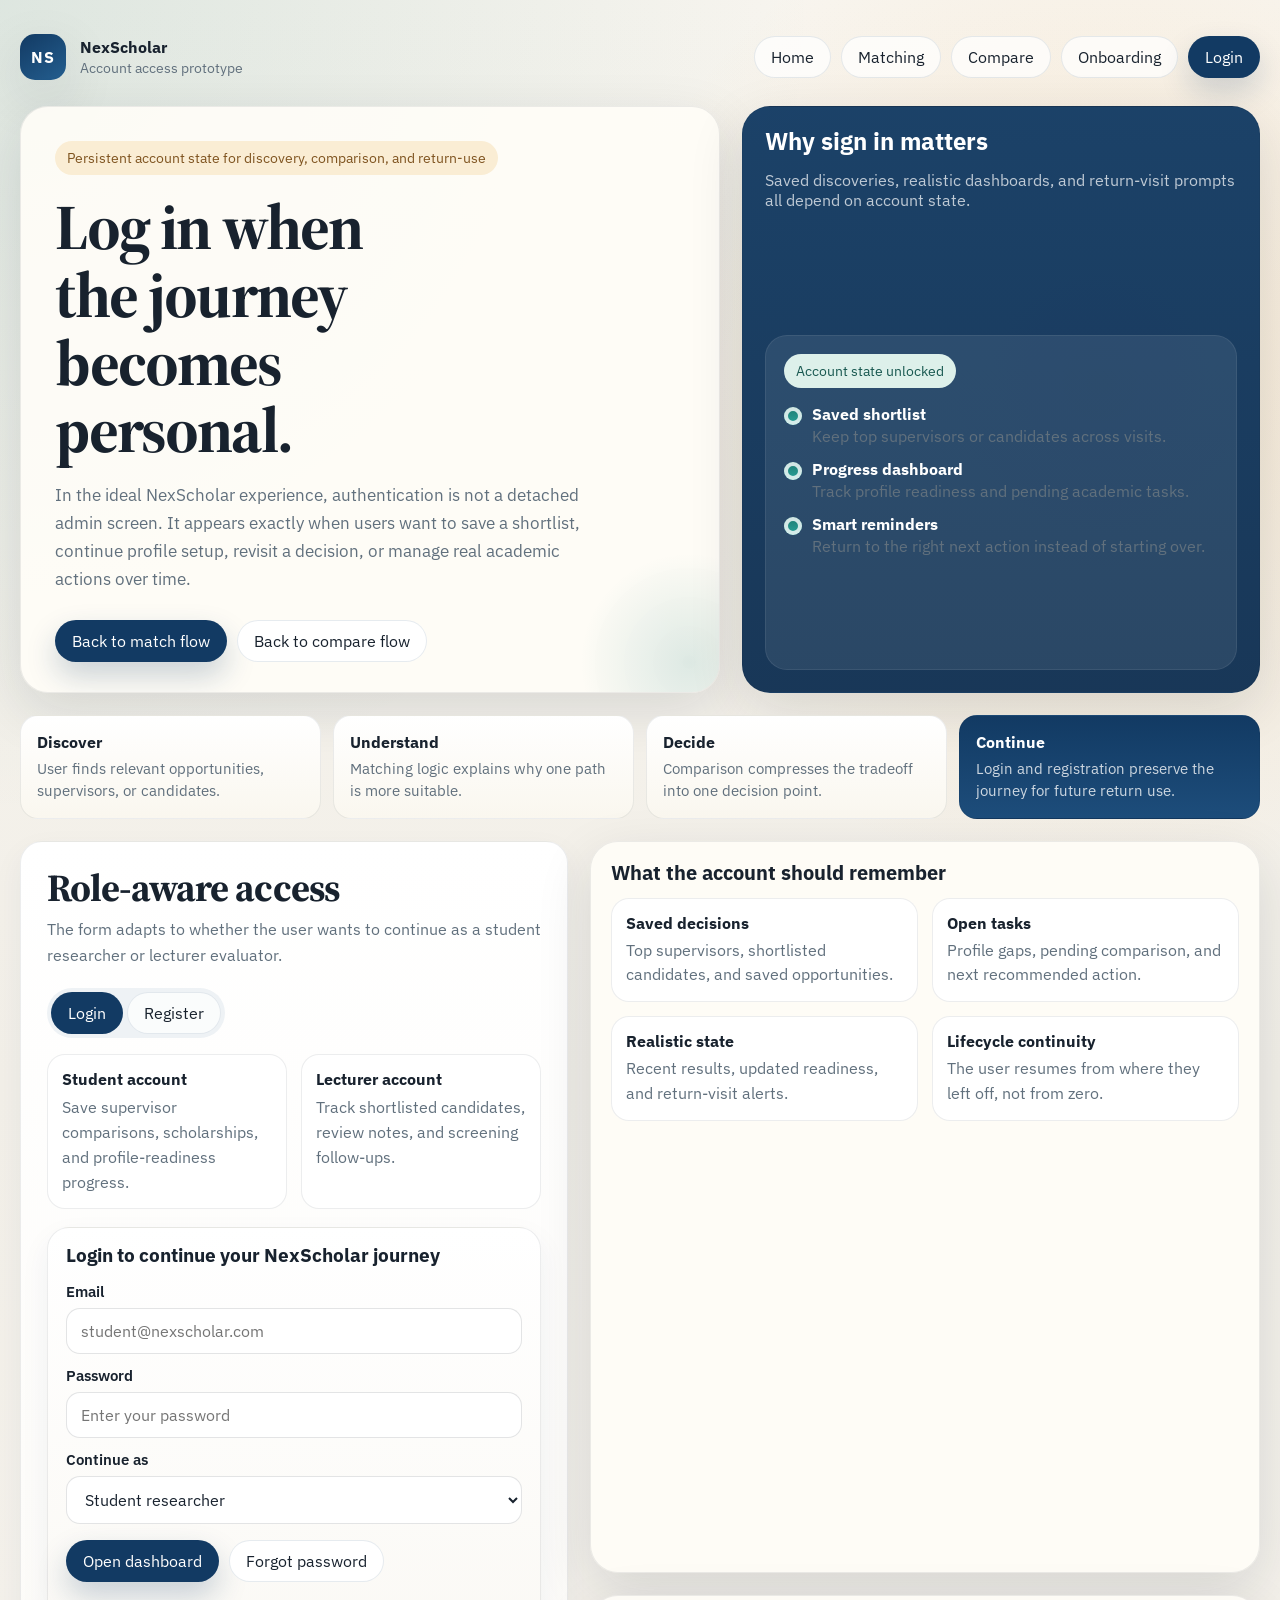
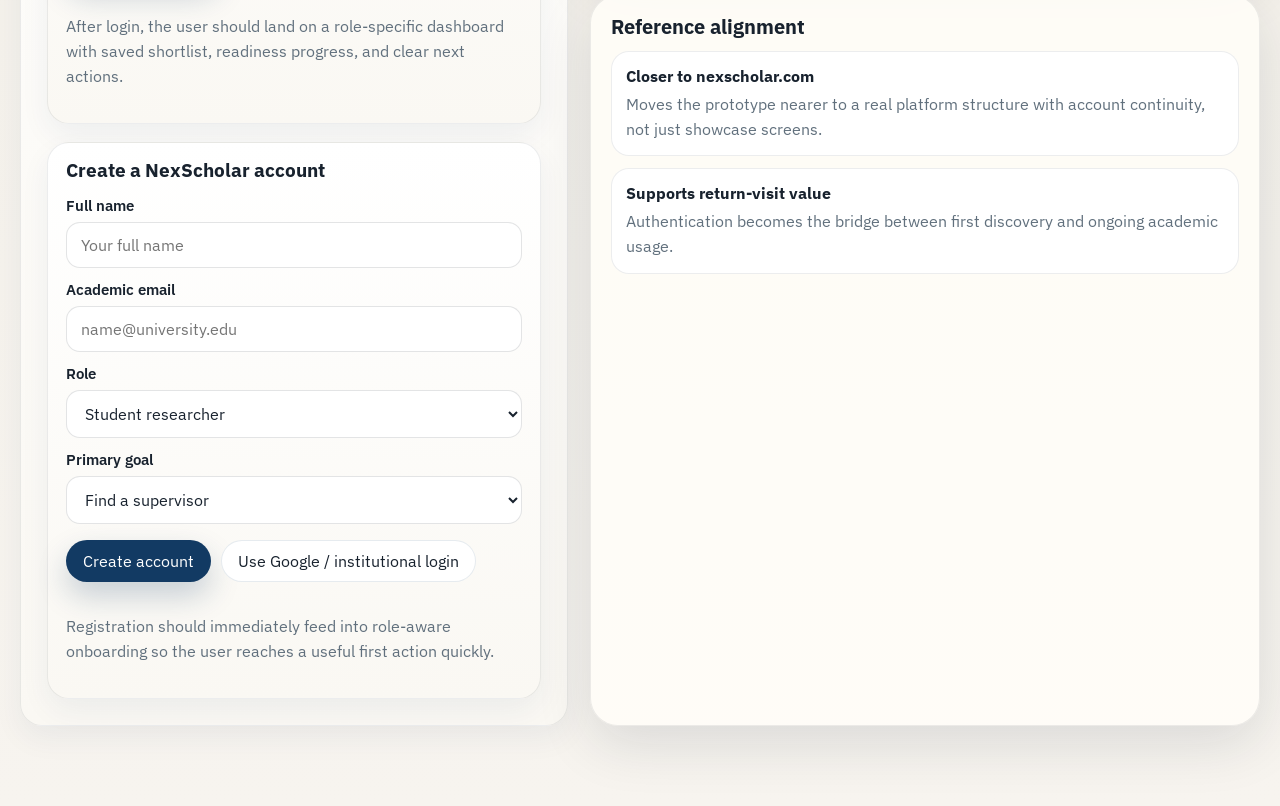
==== auth.html @ 0549337e "Enhance unified journey and add auth flow" ====
<!doctype html>
<html lang="en">
<head>
  <meta charset="UTF-8">
  <meta name="viewport" content="width=device-width, initial-scale=1.0">
  <title>NexScholar Prototype - Login and Register</title>
  <link rel="preconnect" href="https://fonts.googleapis.com">
  <link rel="preconnect" href="https://fonts.gstatic.com" crossorigin>
  <link href="https://fonts.googleapis.com/css2?family=IBM+Plex+Sans:wght@400;500;600;700&family=Source+Serif+4:opsz,wght@8..60,600;8..60,700&display=swap" rel="stylesheet">
  <link rel="stylesheet" href="./assets/styles.css">
</head>
<body>
  <div class="page-shell">
    <header class="topbar fade-in">
      <div class="brand">
        <div class="brand-mark">NS</div>
        <div class="brand-copy">
          <strong>NexScholar</strong>
          <span>Account access prototype</span>
        </div>
      </div>
      <nav class="nav">
        <a href="./index.html">Home</a>
        <a href="./matching.html">Matching</a>
        <a href="./comparison.html">Compare</a>
        <a href="./onboarding.html">Onboarding</a>
        <a class="active" href="./auth.html">Login</a>
      </nav>
    </header>

    <section class="hero">
      <div class="hero-copy auth-hero-copy fade-in delay-1">
        <div class="eyebrow">Persistent account state for discovery, comparison, and return-use</div>
        <h1>Log in when the journey becomes personal.</h1>
        <p>
          In the ideal NexScholar experience, authentication is not a detached admin screen. It appears exactly when users want to save a shortlist, continue profile setup, revisit a decision, or manage real academic actions over time.
        </p>
        <div class="hero-actions">
          <a class="button primary" href="./matching.html">Back to match flow</a>
          <a class="button secondary" href="./comparison.html">Back to compare flow</a>
        </div>
      </div>

      <aside class="hero-panel fade-in delay-2">
        <div>
          <h2>Why sign in matters</h2>
          <p class="muted-light">Saved discoveries, realistic dashboards, and return-visit prompts all depend on account state.</p>
        </div>
        <div class="student-card">
          <div class="auth-badge">Account state unlocked</div>
          <div class="check-grid" style="margin-top: 16px;">
            <div class="check"><div><strong>Saved shortlist</strong><div class="caption">Keep top supervisors or candidates across visits.</div></div></div>
            <div class="check"><div><strong>Progress dashboard</strong><div class="caption">Track profile readiness and pending academic tasks.</div></div></div>
            <div class="check"><div><strong>Smart reminders</strong><div class="caption">Return to the right next action instead of starting over.</div></div></div>
          </div>
        </div>
      </aside>
    </section>

    <section class="journey-strip fade-in delay-2">
      <div class="journey-step">
        <strong>Discover</strong>
        <p>User finds relevant opportunities, supervisors, or candidates.</p>
      </div>
      <div class="journey-step">
        <strong>Understand</strong>
        <p>Matching logic explains why one path is more suitable.</p>
      </div>
      <div class="journey-step">
        <strong>Decide</strong>
        <p>Comparison compresses the tradeoff into one decision point.</p>
      </div>
      <div class="journey-step active">
        <strong>Continue</strong>
        <p>Login and registration preserve the journey for future return use.</p>
      </div>
    </section>

    <div class="auth-layout">
      <section class="auth-shell fade-in delay-2">
        <div class="section-head">
          <div>
            <h2>Role-aware access</h2>
            <p>The form adapts to whether the user wants to continue as a student researcher or lecturer evaluator.</p>
          </div>
        </div>

        <div class="role-toggle" data-toggle-group data-scope="auth-mode">
          <button class="active" data-target="login">Login</button>
          <button data-target="register">Register</button>
        </div>

        <div class="auth-grid" style="margin-top: 16px;">
          <article class="auth-option">
            <strong>Student account</strong>
            <p class="caption">Save supervisor comparisons, scholarships, and profile-readiness progress.</p>
          </article>
          <article class="auth-option">
            <strong>Lecturer account</strong>
            <p class="caption">Track shortlisted candidates, review notes, and screening follow-ups.</p>
          </article>
        </div>

        <div class="form-card" data-panel="auth-mode" data-value="login" style="margin-top: 18px;">
          <h3>Login to continue your NexScholar journey</h3>
          <div class="form-stack">
            <div class="field">
              <label for="login-email">Email</label>
              <input id="login-email" type="email" placeholder="student@nexscholar.com">
            </div>
            <div class="field">
              <label for="login-password">Password</label>
              <input id="login-password" type="password" placeholder="Enter your password">
            </div>
            <div class="field">
              <label for="login-role">Continue as</label>
              <select id="login-role">
                <option>Student researcher</option>
                <option>Lecturer / supervisor</option>
              </select>
            </div>
          </div>
          <div class="form-actions">
            <button class="button primary" type="button">Open dashboard</button>
            <button class="button secondary" type="button">Forgot password</button>
          </div>
          <p class="form-note">After login, the user should land on a role-specific dashboard with saved shortlist, readiness progress, and clear next actions.</p>
        </div>

        <div class="form-card" data-panel="auth-mode" data-value="register" hidden style="margin-top: 18px;">
          <h3>Create a NexScholar account</h3>
          <div class="form-stack">
            <div class="field">
              <label for="register-name">Full name</label>
              <input id="register-name" type="text" placeholder="Your full name">
            </div>
            <div class="field">
              <label for="register-email">Academic email</label>
              <input id="register-email" type="email" placeholder="name@university.edu">
            </div>
            <div class="field">
              <label for="register-role">Role</label>
              <select id="register-role">
                <option>Student researcher</option>
                <option>Lecturer / supervisor</option>
              </select>
            </div>
            <div class="field">
              <label for="register-goal">Primary goal</label>
              <select id="register-goal">
                <option>Find a supervisor</option>
                <option>Discover scholarships and grants</option>
                <option>Screen research candidates</option>
              </select>
            </div>
          </div>
          <div class="form-actions">
            <button class="button primary" type="button">Create account</button>
            <button class="button secondary" type="button">Use Google / institutional login</button>
          </div>
          <p class="form-note">Registration should immediately feed into role-aware onboarding so the user reaches a useful first action quickly.</p>
        </div>
      </section>

      <aside class="aside-column">
        <section class="aside-card fade-in delay-3">
          <h3 style="font-size: 1.25rem;">What the account should remember</h3>
          <div class="profile-checklist" style="margin-top: 14px;">
            <div class="check-tile">
              <strong>Saved decisions</strong>
              <p class="caption">Top supervisors, shortlisted candidates, and saved opportunities.</p>
            </div>
            <div class="check-tile">
              <strong>Open tasks</strong>
              <p class="caption">Profile gaps, pending comparison, and next recommended action.</p>
            </div>
            <div class="check-tile">
              <strong>Realistic state</strong>
              <p class="caption">Recent results, updated readiness, and return-visit alerts.</p>
            </div>
            <div class="check-tile">
              <strong>Lifecycle continuity</strong>
              <p class="caption">The user resumes from where they left off, not from zero.</p>
            </div>
          </div>
        </section>

        <section class="aside-card fade-in delay-3">
          <h3 style="font-size: 1.25rem;">Reference alignment</h3>
          <div class="feed-list" style="margin-top: 14px;">
            <div class="feed-item">
              <strong>Closer to nexscholar.com</strong>
              <p>Moves the prototype nearer to a real platform structure with account continuity, not just showcase screens.</p>
            </div>
            <div class="feed-item">
              <strong>Supports return-visit value</strong>
              <p>Authentication becomes the bridge between first discovery and ongoing academic usage.</p>
            </div>
          </div>
        </section>
      </aside>
    </div>
  </div>
  <script src="./assets/app.js"></script>
</body>
</html>
---- assets/styles.css ----
:root {
  --bg: #f4f1ea;
  --paper: rgba(255, 253, 248, 0.9);
  --ink: #18222e;
  --muted: #61707d;
  --line: #d7d0c4;
  --deep: #123a63;
  --deep-2: #1d4d7b;
  --accent: #1e7b72;
  --warm: #f1a33c;
  --rose: #c96a5b;
  --soft-blue: #dfeaf6;
  --soft-green: #ddf0ea;
  --soft-gold: #faedd4;
  --shadow: 0 18px 55px rgba(16, 34, 51, 0.12);
  --radius-xl: 28px;
  --radius-lg: 22px;
  --radius-md: 18px;
}

* {
  box-sizing: border-box;
}

html {
  scroll-behavior: smooth;
}

body {
  margin: 0;
  color: var(--ink);
  font-family: "IBM Plex Sans", sans-serif;
  background:
    radial-gradient(circle at top left, rgba(30, 123, 114, 0.12), transparent 30%),
    radial-gradient(circle at 86% 16%, rgba(241, 163, 60, 0.16), transparent 22%),
    linear-gradient(180deg, #f8f5ef 0%, #f2efe8 45%, #f7f4ef 100%);
}

a {
  color: inherit;
}

img {
  max-width: 100%;
  display: block;
}

.page-shell {
  max-width: 1320px;
  margin: 0 auto;
  padding: 24px 20px 80px;
}

.topbar {
  display: flex;
  align-items: center;
  justify-content: space-between;
  gap: 16px;
  padding: 10px 0 26px;
}

.brand {
  display: flex;
  align-items: center;
  gap: 14px;
}

.brand-mark {
  width: 46px;
  height: 46px;
  border-radius: 15px;
  background: linear-gradient(145deg, var(--deep), #245e8f);
  display: grid;
  place-items: center;
  color: white;
  font-weight: 700;
  letter-spacing: 0.06em;
  box-shadow: var(--shadow);
}

.brand-copy strong {
  display: block;
  font-size: 1rem;
}

.brand-copy span {
  color: var(--muted);
  font-size: 0.9rem;
}

.nav {
  display: flex;
  align-items: center;
  gap: 10px;
  flex-wrap: wrap;
  justify-content: flex-end;
}

.nav a,
.button,
.pill,
.role-toggle button,
.mini-tab {
  border: 1px solid rgba(18, 58, 99, 0.1);
  background: rgba(255, 255, 255, 0.72);
  color: var(--ink);
  border-radius: 999px;
  padding: 10px 16px;
  font: inherit;
  cursor: pointer;
  transition: 180ms ease;
  text-decoration: none;
}

.nav a:hover,
.button:hover,
.pill:hover,
.role-toggle button:hover,
.mini-tab:hover {
  transform: translateY(-1px);
  border-color: rgba(18, 58, 99, 0.2);
  background: white;
}

.nav a.active {
  background: var(--deep);
  color: white;
  border-color: transparent;
  box-shadow: 0 14px 30px rgba(18, 58, 99, 0.18);
}

.button.primary {
  background: var(--deep);
  color: white;
  border-color: transparent;
  box-shadow: 0 14px 30px rgba(18, 58, 99, 0.22);
}

.button.secondary {
  background: white;
}

.eyebrow {
  display: inline-flex;
  align-items: center;
  gap: 10px;
  padding: 8px 12px;
  border-radius: 999px;
  background: var(--soft-gold);
  color: #7f5420;
  font-size: 0.88rem;
  margin-bottom: 18px;
}

.hero {
  display: grid;
  grid-template-columns: 1.15fr 0.85fr;
  gap: 22px;
  align-items: stretch;
  margin-bottom: 22px;
}

.hero-copy,
.hero-panel,
.panel,
.tile,
.feature-card,
.aside-card {
  background: var(--paper);
  border: 1px solid rgba(24, 34, 46, 0.08);
  border-radius: var(--radius-xl);
  box-shadow: var(--shadow);
}

.hero-copy {
  padding: 34px 34px 30px;
  position: relative;
  overflow: hidden;
}

.hero-copy::after {
  content: "";
  position: absolute;
  inset: auto -80px -80px auto;
  width: 220px;
  height: 220px;
  border-radius: 50%;
  background: radial-gradient(circle, rgba(30, 123, 114, 0.15), transparent 70%);
}

h1,
h2,
h3,
h4 {
  margin: 0;
  line-height: 1.06;
}

h1,
.display {
  font-family: "Source Serif 4", serif;
  letter-spacing: -0.03em;
}

h1 {
  font-size: clamp(2.8rem, 5vw, 4.7rem);
  max-width: 10ch;
}

.hero-copy p,
.lede,
.copy {
  color: var(--muted);
  line-height: 1.65;
}

.hero-copy p {
  max-width: 62ch;
  font-size: 1.06rem;
  margin: 18px 0 26px;
}

.hero-actions,
.actions-row,
.chip-row,
.tags,
.micro-grid {
  display: flex;
  gap: 10px;
  flex-wrap: wrap;
}

.stats-grid,
.tiles-3,
.tiles-2,
.cards-2,
.cards-3 {
  display: grid;
  gap: 14px;
}

.stats-grid {
  grid-template-columns: repeat(3, minmax(0, 1fr));
}

.cards-2,
.tiles-2 {
  grid-template-columns: repeat(2, minmax(0, 1fr));
}

.cards-3,
.tiles-3 {
  grid-template-columns: repeat(3, minmax(0, 1fr));
}

.stat,
.tile,
.feature-card {
  padding: 18px;
  border-radius: var(--radius-lg);
  border: 1px solid rgba(18, 58, 99, 0.08);
  background: linear-gradient(180deg, #ffffff, #faf8f3);
}

.stat strong {
  display: block;
  font-size: 1.4rem;
  margin-bottom: 6px;
}

.stat span {
  color: var(--muted);
  font-size: 0.92rem;
  line-height: 1.45;
}

.hero-panel {
  padding: 22px;
  display: grid;
  gap: 16px;
  background: linear-gradient(180deg, rgba(18, 58, 99, 0.96), rgba(15, 47, 82, 0.96));
  color: white;
}

.muted-light {
  color: rgba(255, 255, 255, 0.72);
}

.student-card,
.dark-card {
  background: rgba(255, 255, 255, 0.08);
  border-radius: var(--radius-lg);
  padding: 18px;
  border: 1px solid rgba(255, 255, 255, 0.08);
}

.split-top {
  display: flex;
  justify-content: space-between;
  gap: 12px;
  align-items: flex-start;
}

.score-badge,
.score-chip {
  min-width: 84px;
  text-align: center;
  border-radius: var(--radius-md);
  padding: 10px 12px;
  border: 1px solid rgba(255, 255, 255, 0.1);
}

.score-badge {
  background: linear-gradient(180deg, rgba(255,255,255,0.14), rgba(255,255,255,0.04));
}

.score-badge strong,
.score-chip strong {
  display: block;
  font-size: 1.7rem;
}

.score-chip {
  background: var(--soft-green);
  color: #185850;
  border-color: rgba(24, 88, 80, 0.08);
}

.tag {
  padding: 7px 10px;
  border-radius: 999px;
  font-size: 0.85rem;
  background: #eef2f5;
  color: #49627b;
}

.hero-panel .tag {
  background: rgba(255,255,255,0.11);
  color: white;
}

.meter {
  display: grid;
  gap: 10px;
}

.meter-row {
  display: grid;
  grid-template-columns: 120px 1fr 42px;
  gap: 10px;
  align-items: center;
  font-size: 0.92rem;
}

.bar {
  height: 10px;
  border-radius: 999px;
  background: rgba(255, 255, 255, 0.16);
  overflow: hidden;
}

.bar > span {
  display: block;
  height: 100%;
  border-radius: inherit;
  background: linear-gradient(90deg, #7fd9cf, #f8c56e);
}

.hero-panel .explain {
  background: rgba(255,255,255,0.08);
  color: #eef7ff;
}

.layout {
  display: grid;
  grid-template-columns: minmax(0, 1.2fr) minmax(320px, 0.8fr);
  gap: 22px;
  align-items: start;
}

.journey-strip {
  display: grid;
  grid-template-columns: repeat(4, minmax(0, 1fr));
  gap: 12px;
  margin: 0 0 22px;
}

.journey-step {
  padding: 16px;
  border-radius: var(--radius-md);
  border: 1px solid rgba(24, 34, 46, 0.08);
  background: linear-gradient(180deg, #ffffff, #faf7ef);
}

.journey-step strong {
  display: block;
  margin-bottom: 6px;
  font-size: 0.98rem;
}

.journey-step p {
  margin: 0;
  color: var(--muted);
  line-height: 1.5;
  font-size: 0.92rem;
}

.journey-step.active {
  background: linear-gradient(180deg, #123a63, #1d4d7b);
  color: white;
}

.journey-step.active p {
  color: rgba(255, 255, 255, 0.78);
}

.mini-metrics {
  display: grid;
  grid-template-columns: repeat(3, minmax(0, 1fr));
  gap: 12px;
}

.mini-metric {
  padding: 14px;
  border-radius: var(--radius-md);
  background: #fff;
  border: 1px solid rgba(24, 34, 46, 0.08);
}

.mini-metric strong {
  display: block;
  font-size: 1.2rem;
  margin-bottom: 4px;
}

.journey-card {
  padding: 18px;
  border-radius: var(--radius-lg);
  background: linear-gradient(180deg, #f8fcfb, #eef8f4);
  border: 1px solid rgba(30, 123, 114, 0.14);
}

.journey-card h3 {
  margin-bottom: 8px;
}

.journey-card p {
  margin: 0;
  color: var(--muted);
  line-height: 1.55;
}

.connector-list {
  display: grid;
  gap: 10px;
  margin-top: 14px;
}

.connector-item {
  display: grid;
  grid-template-columns: 28px 1fr;
  gap: 10px;
  align-items: start;
}

.connector-item .badge {
  width: 28px;
  height: 28px;
  border-radius: 10px;
  display: grid;
  place-items: center;
  background: var(--deep);
  color: white;
  font-size: 0.85rem;
  font-weight: 700;
}

.connector-item p {
  margin: 0;
  color: var(--muted);
  line-height: 1.5;
}

.action-flow {
  display: grid;
  grid-template-columns: repeat(3, minmax(0, 1fr));
  gap: 14px;
}

.action-box {
  padding: 16px;
  border-radius: var(--radius-md);
  border: 1px dashed rgba(18, 58, 99, 0.18);
  background: #fff;
}

.action-box strong {
  display: block;
  margin-bottom: 6px;
}

.action-box p {
  margin: 0;
  color: var(--muted);
  line-height: 1.52;
}

.state-board,
.control-bar,
.decision-strip,
.auth-grid,
.auth-card-grid,
.next-step-grid,
.mock-feed,
.profile-checklist {
  display: grid;
  gap: 14px;
}

.state-board {
  grid-template-columns: 1.2fr 0.8fr;
}

.state-card,
.glass-card,
.status-card,
.auth-shell,
.form-card {
  padding: 18px;
  border-radius: var(--radius-lg);
  border: 1px solid rgba(24, 34, 46, 0.08);
  background: linear-gradient(180deg, #ffffff, #faf8f3);
  box-shadow: 0 12px 30px rgba(18, 58, 99, 0.06);
}

.glass-card {
  background: linear-gradient(180deg, rgba(255, 255, 255, 0.9), rgba(250, 248, 243, 0.88));
}

.status-card {
  background: linear-gradient(180deg, #123a63, #1b4a77);
  color: white;
}

.status-card p,
.status-card .caption {
  color: rgba(255, 255, 255, 0.76);
}

.control-bar {
  grid-template-columns: repeat(3, minmax(0, 1fr));
}

.control-chip {
  padding: 14px;
  border-radius: var(--radius-md);
  background: #fff;
  border: 1px solid rgba(24, 34, 46, 0.08);
}

.control-chip strong,
.signal-row strong,
.auth-option strong {
  display: block;
  margin-bottom: 6px;
}

.signal-row {
  display: flex;
  justify-content: space-between;
  gap: 12px;
  padding: 12px 0;
  border-bottom: 1px dashed var(--line);
}

.signal-row:last-child {
  border-bottom: 0;
}

.decision-strip {
  grid-template-columns: repeat(4, minmax(0, 1fr));
}

.decision-step {
  padding: 14px;
  border-radius: var(--radius-md);
  border: 1px solid rgba(24, 34, 46, 0.08);
  background: #fff;
}

.decision-step strong {
  display: block;
  margin-bottom: 6px;
}

.inline-link {
  color: var(--deep);
  font-weight: 600;
  text-decoration: none;
}

.inline-link:hover {
  text-decoration: underline;
}

.mock-feed {
  grid-template-columns: repeat(2, minmax(0, 1fr));
}

.feed-card {
  padding: 16px;
  border-radius: var(--radius-md);
  background: #fff;
  border: 1px solid rgba(24, 34, 46, 0.08);
}

.feed-card small,
.form-note,
.micro-note {
  color: var(--muted);
  line-height: 1.55;
}

.next-step-grid {
  grid-template-columns: repeat(3, minmax(0, 1fr));
}

.profile-checklist {
  grid-template-columns: repeat(2, minmax(0, 1fr));
}

.check-tile {
  padding: 14px;
  border-radius: var(--radius-md);
  border: 1px solid rgba(24, 34, 46, 0.08);
  background: #fff;
}

.check-tile strong {
  display: block;
  margin-bottom: 5px;
}

.auth-layout {
  display: grid;
  grid-template-columns: 0.9fr 1.1fr;
  gap: 22px;
}

.auth-shell {
  padding: 26px;
}

.auth-grid {
  grid-template-columns: repeat(2, minmax(0, 1fr));
}

.auth-option {
  padding: 14px;
  border-radius: var(--radius-md);
  border: 1px solid rgba(24, 34, 46, 0.08);
  background: #fff;
}

.auth-card-grid {
  grid-template-columns: repeat(2, minmax(0, 1fr));
}

.form-card {
  display: grid;
  gap: 16px;
}

.form-stack {
  display: grid;
  gap: 12px;
}

.field {
  display: grid;
  gap: 7px;
}

.field label {
  font-size: 0.92rem;
  font-weight: 600;
}

.field input,
.field select {
  width: 100%;
  border-radius: 14px;
  border: 1px solid rgba(24, 34, 46, 0.12);
  background: #fff;
  padding: 12px 14px;
  font: inherit;
  color: var(--ink);
}

.field input:focus,
.field select:focus {
  outline: 2px solid rgba(30, 123, 114, 0.18);
  border-color: rgba(30, 123, 114, 0.38);
}

.form-actions {
  display: flex;
  gap: 10px;
  flex-wrap: wrap;
}

.auth-badge {
  display: inline-flex;
  align-items: center;
  gap: 8px;
  padding: 8px 12px;
  border-radius: 999px;
  background: var(--soft-green);
  color: #185850;
  font-size: 0.88rem;
}

.auth-hero-copy h1 {
  max-width: 12ch;
}

.auth-hero-copy p {
  max-width: 56ch;
}

.stack {
  display: grid;
  gap: 22px;
}

.panel {
  padding: 26px;
}

.section-head {
  display: flex;
  justify-content: space-between;
  gap: 16px;
  align-items: end;
  margin-bottom: 20px;
}

.section-head p {
  margin: 8px 0 0;
  color: var(--muted);
  max-width: 62ch;
  line-height: 1.6;
}

.section-head h2 {
  font-size: clamp(1.7rem, 3vw, 2.5rem);
  font-family: "Source Serif 4", serif;
  letter-spacing: -0.025em;
}

.role-toggle {
  display: inline-flex;
  padding: 4px;
  gap: 4px;
  background: #eef2f5;
  border-radius: 999px;
}

.role-toggle button.active,
.mini-tab.active {
  background: var(--deep);
  color: white;
  border-color: transparent;
}

.match-card {
  padding: 18px;
  border-radius: var(--radius-lg);
  background: linear-gradient(180deg, #ffffff, #faf8f3);
  border: 1px solid rgba(24, 34, 46, 0.08);
  transition: 180ms ease;
}

.match-card:hover,
.tile:hover,
.feature-card:hover {
  transform: translateY(-3px);
  box-shadow: 0 18px 35px rgba(18, 58, 99, 0.08);
}

.match-header {
  display: flex;
  justify-content: space-between;
  gap: 12px;
  align-items: flex-start;
  margin-bottom: 14px;
}

.match-header h3,
.tile h3,
.feature-card h3 {
  font-size: 1.08rem;
  margin-bottom: 6px;
}

.match-header p,
.tile p,
.feature-card p,
.aside-card p,
.caption {
  margin: 0;
  color: var(--muted);
  line-height: 1.55;
}

.explain {
  margin-top: 16px;
  padding: 14px;
  background: var(--soft-blue);
  border-radius: var(--radius-md);
  color: #234b74;
  font-size: 0.94rem;
  line-height: 1.55;
}

.compare-list,
.list-stack,
.timeline,
.feed-list,
.step-list {
  display: grid;
  gap: 12px;
}

.compare-row {
  display: grid;
  grid-template-columns: 1fr auto;
  gap: 12px;
  padding-bottom: 10px;
  border-bottom: 1px dashed var(--line);
  font-size: 0.95rem;
}

.compare-row:last-child {
  border-bottom: 0;
  padding-bottom: 0;
}

.aside-column {
  display: grid;
  gap: 22px;
  position: sticky;
  top: 14px;
}

.aside-card {
  padding: 20px;
}

.timeline-item,
.feed-item,
.step-item,
.rail-item {
  padding: 14px;
  border-radius: var(--radius-md);
  background: #fff;
  border: 1px solid rgba(24, 34, 46, 0.08);
}

.timeline-item {
  border-left: 4px solid var(--accent);
  background: #f8fcfb;
  border-radius: 0 var(--radius-md) var(--radius-md) 0;
}

.timeline-item strong,
.feed-item strong,
.step-item strong,
.rail-item strong {
  display: block;
  margin-bottom: 6px;
}

.meta {
  display: flex;
  gap: 8px;
  flex-wrap: wrap;
  margin-bottom: 8px;
}

.meta span {
  font-size: 0.78rem;
  padding: 6px 9px;
  border-radius: 999px;
  background: #edf2f7;
  color: #48617b;
}

.priority {
  color: var(--rose);
  font-weight: 700;
}

.step {
  display: grid;
  grid-template-columns: 40px 1fr;
  gap: 12px;
  padding: 12px 0;
  border-bottom: 1px solid #ece6dd;
}

.step:last-child {
  border-bottom: 0;
}

.step-index {
  width: 40px;
  height: 40px;
  border-radius: 14px;
  display: grid;
  place-items: center;
  background: var(--soft-green);
  color: #185850;
  font-weight: 700;
}

.check-grid {
  display: grid;
  gap: 10px;
}

.check {
  display: grid;
  grid-template-columns: 18px 1fr;
  gap: 10px;
  align-items: start;
}

.check::before {
  content: "";
  width: 18px;
  height: 18px;
  margin-top: 3px;
  border-radius: 50%;
  background: linear-gradient(180deg, var(--accent), #2aa39a);
  box-shadow: inset 0 0 0 4px rgba(255,255,255,0.8);
}

.footer-note {
  margin-top: 22px;
  color: var(--muted);
  font-size: 0.92rem;
  line-height: 1.6;
}

.fade-in {
  opacity: 0;
  transform: translateY(16px);
  animation: fadeUp 0.7s ease forwards;
}

.delay-1 { animation-delay: 0.08s; }
.delay-2 { animation-delay: 0.16s; }
.delay-3 { animation-delay: 0.24s; }

@keyframes fadeUp {
  to {
    opacity: 1;
    transform: translateY(0);
  }
}

@media (max-width: 1120px) {
  .hero,
  .layout,
  .state-board,
  .auth-layout,
  .split-layout,
  .onboarding-layout {
    grid-template-columns: 1fr;
  }

  .aside-column {
    position: static;
  }
}

@media (max-width: 820px) {
  .stats-grid,
  .cards-2,
  .cards-3,
  .tiles-2,
  .tiles-3,
  .journey-strip,
  .mini-metrics,
  .action-flow,
  .control-bar,
  .decision-strip,
  .mock-feed,
  .next-step-grid,
  .profile-checklist,
  .auth-grid,
  .auth-card-grid {
    grid-template-columns: 1fr;
  }

  .topbar,
  .section-head,
  .split-top {
    align-items: flex-start;
  }

  .nav {
    justify-content: flex-start;
  }

  .meter-row {
    grid-template-columns: 1fr;
  }
}
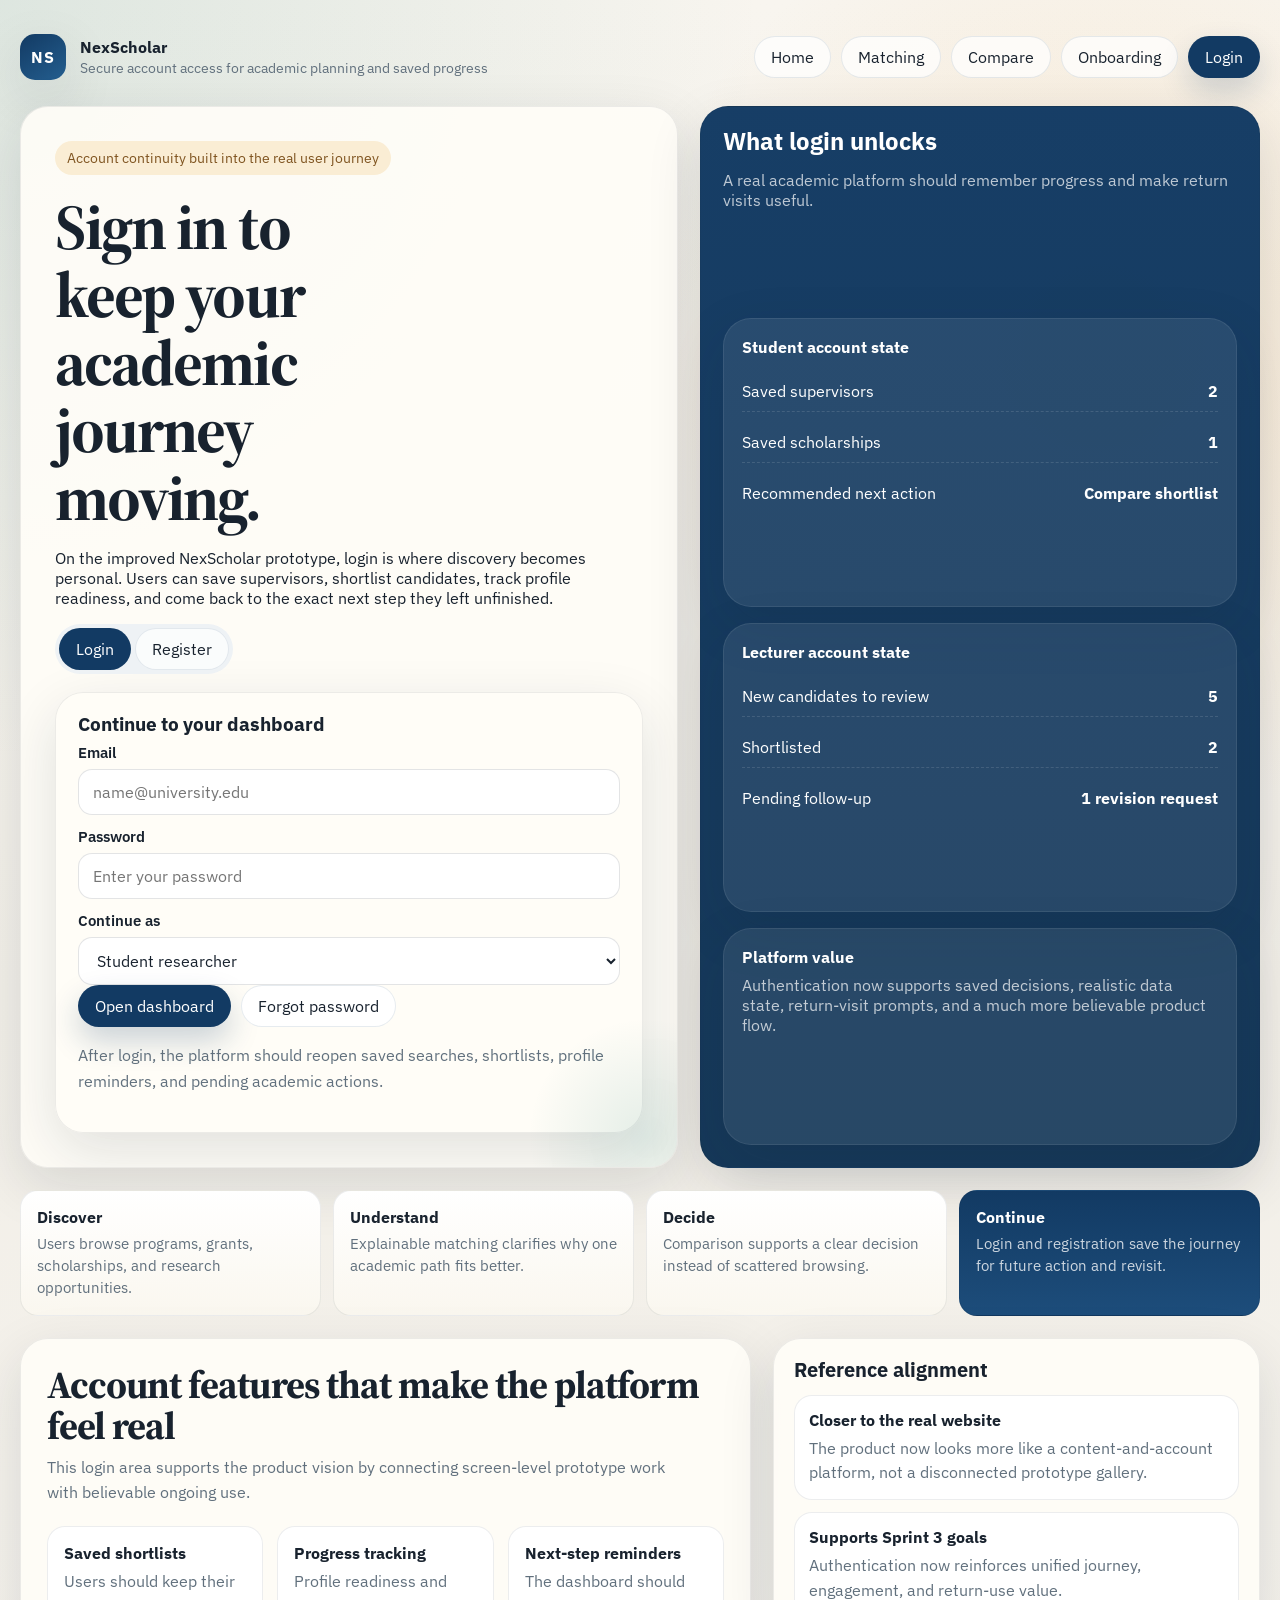
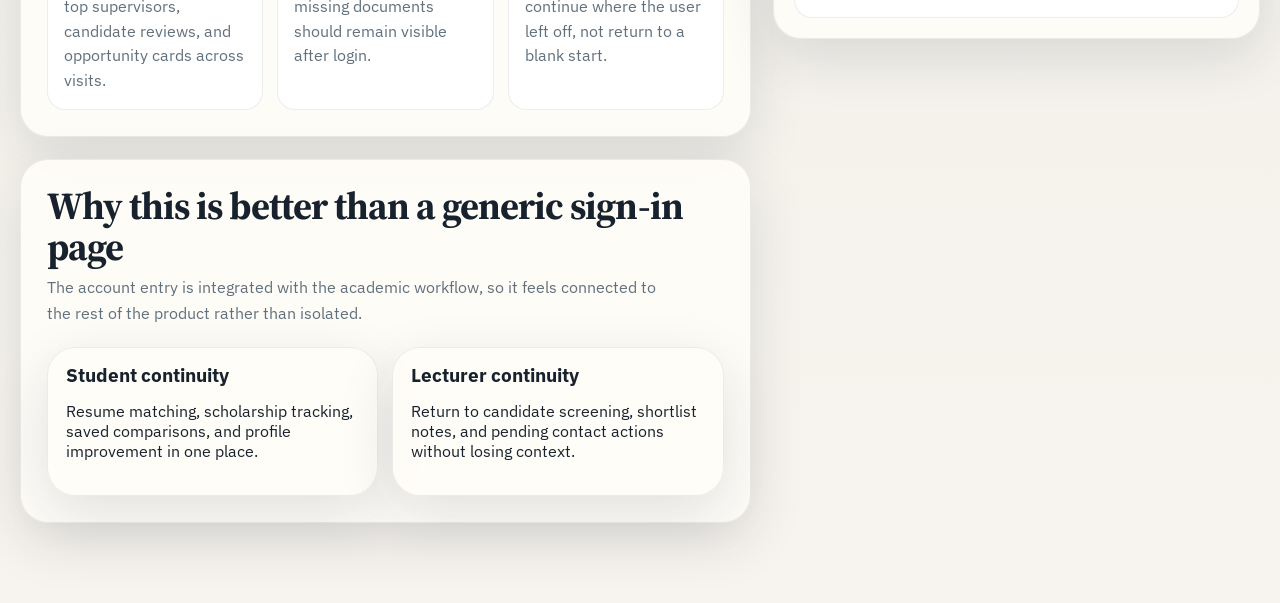
==== commit 13f82769: "Refine home and auth experience" ====
--- a/auth.html
+++ b/auth.html
@@ -16,7 +16,7 @@
         <div class="brand-mark">NS</div>
         <div class="brand-copy">
           <strong>NexScholar</strong>
-          <span>Account access prototype</span>
+          <span>Secure account access for academic planning and saved progress</span>
         </div>
       </div>
       <nav class="nav">
@@ -28,95 +28,35 @@
       </nav>
     </header>
 
-    <section class="hero">
-      <div class="hero-copy auth-hero-copy fade-in delay-1">
-        <div class="eyebrow">Persistent account state for discovery, comparison, and return-use</div>
-        <h1>Log in when the journey becomes personal.</h1>
+    <section class="product-hero">
+      <div class="signin-shell fade-in delay-1">
+        <div class="eyebrow">Account continuity built into the real user journey</div>
+        <h1>Sign in to keep your academic journey moving.</h1>
         <p>
-          In the ideal NexScholar experience, authentication is not a detached admin screen. It appears exactly when users want to save a shortlist, continue profile setup, revisit a decision, or manage real academic actions over time.
+          On the improved NexScholar prototype, login is where discovery becomes personal. Users can save supervisors, shortlist candidates, track profile readiness, and come back to the exact next step they left unfinished.
         </p>
-        <div class="hero-actions">
-          <a class="button primary" href="./matching.html">Back to match flow</a>
-          <a class="button secondary" href="./comparison.html">Back to compare flow</a>
-        </div>
-      </div>
-
-      <aside class="hero-panel fade-in delay-2">
-        <div>
-          <h2>Why sign in matters</h2>
-          <p class="muted-light">Saved discoveries, realistic dashboards, and return-visit prompts all depend on account state.</p>
-        </div>
-        <div class="student-card">
-          <div class="auth-badge">Account state unlocked</div>
-          <div class="check-grid" style="margin-top: 16px;">
-            <div class="check"><div><strong>Saved shortlist</strong><div class="caption">Keep top supervisors or candidates across visits.</div></div></div>
-            <div class="check"><div><strong>Progress dashboard</strong><div class="caption">Track profile readiness and pending academic tasks.</div></div></div>
-            <div class="check"><div><strong>Smart reminders</strong><div class="caption">Return to the right next action instead of starting over.</div></div></div>
-          </div>
-        </div>
-      </aside>
-    </section>
-
-    <section class="journey-strip fade-in delay-2">
-      <div class="journey-step">
-        <strong>Discover</strong>
-        <p>User finds relevant opportunities, supervisors, or candidates.</p>
-      </div>
-      <div class="journey-step">
-        <strong>Understand</strong>
-        <p>Matching logic explains why one path is more suitable.</p>
-      </div>
-      <div class="journey-step">
-        <strong>Decide</strong>
-        <p>Comparison compresses the tradeoff into one decision point.</p>
-      </div>
-      <div class="journey-step active">
-        <strong>Continue</strong>
-        <p>Login and registration preserve the journey for future return use.</p>
-      </div>
-    </section>
-
-    <div class="auth-layout">
-      <section class="auth-shell fade-in delay-2">
-        <div class="section-head">
-          <div>
-            <h2>Role-aware access</h2>
-            <p>The form adapts to whether the user wants to continue as a student researcher or lecturer evaluator.</p>
-          </div>
-        </div>
 
         <div class="role-toggle" data-toggle-group data-scope="auth-mode">
           <button class="active" data-target="login">Login</button>
           <button data-target="register">Register</button>
         </div>
 
-        <div class="auth-grid" style="margin-top: 16px;">
-          <article class="auth-option">
-            <strong>Student account</strong>
-            <p class="caption">Save supervisor comparisons, scholarships, and profile-readiness progress.</p>
-          </article>
-          <article class="auth-option">
-            <strong>Lecturer account</strong>
-            <p class="caption">Track shortlisted candidates, review notes, and screening follow-ups.</p>
-          </article>
-        </div>
-
-        <div class="form-card" data-panel="auth-mode" data-value="login" style="margin-top: 18px;">
-          <h3>Login to continue your NexScholar journey</h3>
+        <div class="signin-panel" data-panel="auth-mode" data-value="login" style="margin-top: 18px;">
+          <h3>Continue to your dashboard</h3>
           <div class="form-stack">
             <div class="field">
-              <label for="login-email">Email</label>
-              <input id="login-email" type="email" placeholder="student@nexscholar.com">
-            </div>
-            <div class="field">
-              <label for="login-password">Password</label>
-              <input id="login-password" type="password" placeholder="Enter your password">
-            </div>
-            <div class="field">
-              <label for="login-role">Continue as</label>
-              <select id="login-role">
+              <label for="signin-email">Email</label>
+              <input id="signin-email" type="email" placeholder="name@university.edu">
+            </div>
+            <div class="field">
+              <label for="signin-password">Password</label>
+              <input id="signin-password" type="password" placeholder="Enter your password">
+            </div>
+            <div class="field">
+              <label for="signin-role">Continue as</label>
+              <select id="signin-role">
                 <option>Student researcher</option>
-                <option>Lecturer / supervisor</option>
+                <option>Lecturer or supervisor</option>
               </select>
             </div>
           </div>
@@ -124,11 +64,11 @@
             <button class="button primary" type="button">Open dashboard</button>
             <button class="button secondary" type="button">Forgot password</button>
           </div>
-          <p class="form-note">After login, the user should land on a role-specific dashboard with saved shortlist, readiness progress, and clear next actions.</p>
-        </div>
-
-        <div class="form-card" data-panel="auth-mode" data-value="register" hidden style="margin-top: 18px;">
-          <h3>Create a NexScholar account</h3>
+          <p class="signin-note">After login, the platform should reopen saved searches, shortlists, profile reminders, and pending academic actions.</p>
+        </div>
+
+        <div class="signin-panel" data-panel="auth-mode" data-value="register" hidden style="margin-top: 18px;">
+          <h3>Create a new NexScholar account</h3>
           <div class="form-stack">
             <div class="field">
               <label for="register-name">Full name</label>
@@ -142,7 +82,7 @@
               <label for="register-role">Role</label>
               <select id="register-role">
                 <option>Student researcher</option>
-                <option>Lecturer / supervisor</option>
+                <option>Lecturer or supervisor</option>
               </select>
             </div>
             <div class="field">
@@ -150,51 +90,142 @@
               <select id="register-goal">
                 <option>Find a supervisor</option>
                 <option>Discover scholarships and grants</option>
-                <option>Screen research candidates</option>
+                <option>Screen postgraduate candidates</option>
               </select>
             </div>
           </div>
           <div class="form-actions">
             <button class="button primary" type="button">Create account</button>
-            <button class="button secondary" type="button">Use Google / institutional login</button>
-          </div>
-          <p class="form-note">Registration should immediately feed into role-aware onboarding so the user reaches a useful first action quickly.</p>
-        </div>
-      </section>
+            <button class="button secondary" type="button">Use institutional login</button>
+          </div>
+          <p class="signin-note">Registration should connect directly into role-aware onboarding so users reach value quickly after account creation.</p>
+        </div>
+      </div>
+
+      <aside class="platform-panel fade-in delay-2">
+        <div>
+          <h2>What login unlocks</h2>
+          <p class="muted-light">A real academic platform should remember progress and make return visits useful.</p>
+        </div>
+
+        <div class="dashboard-panel">
+          <strong>Student account state</strong>
+          <div class="dashboard-rows" style="margin-top: 14px;">
+            <div class="dashboard-row">
+              <span>Saved supervisors</span>
+              <strong>2</strong>
+            </div>
+            <div class="dashboard-row">
+              <span>Saved scholarships</span>
+              <strong>1</strong>
+            </div>
+            <div class="dashboard-row">
+              <span>Recommended next action</span>
+              <strong>Compare shortlist</strong>
+            </div>
+          </div>
+        </div>
+
+        <div class="dashboard-panel">
+          <strong>Lecturer account state</strong>
+          <div class="dashboard-rows" style="margin-top: 14px;">
+            <div class="dashboard-row">
+              <span>New candidates to review</span>
+              <strong>5</strong>
+            </div>
+            <div class="dashboard-row">
+              <span>Shortlisted</span>
+              <strong>2</strong>
+            </div>
+            <div class="dashboard-row">
+              <span>Pending follow-up</span>
+              <strong>1 revision request</strong>
+            </div>
+          </div>
+        </div>
+
+        <div class="dashboard-panel">
+          <strong>Platform value</strong>
+          <p class="muted-light" style="margin-top: 8px;">Authentication now supports saved decisions, realistic data state, return-visit prompts, and a much more believable product flow.</p>
+        </div>
+      </aside>
+    </section>
+
+    <section class="journey-strip fade-in delay-2">
+      <div class="journey-step">
+        <strong>Discover</strong>
+        <p>Users browse programs, grants, scholarships, and research opportunities.</p>
+      </div>
+      <div class="journey-step">
+        <strong>Understand</strong>
+        <p>Explainable matching clarifies why one academic path fits better.</p>
+      </div>
+      <div class="journey-step">
+        <strong>Decide</strong>
+        <p>Comparison supports a clear decision instead of scattered browsing.</p>
+      </div>
+      <div class="journey-step active">
+        <strong>Continue</strong>
+        <p>Login and registration save the journey for future action and revisit.</p>
+      </div>
+    </section>
+
+    <div class="layout">
+      <main class="stack">
+        <section class="panel fade-in delay-2">
+          <div class="section-head">
+            <div>
+              <h2>Account features that make the platform feel real</h2>
+              <p>This login area supports the product vision by connecting screen-level prototype work with believable ongoing use.</p>
+            </div>
+          </div>
+          <div class="account-grid">
+            <div class="account-box">
+              <strong>Saved shortlists</strong>
+              <p class="caption">Users should keep their top supervisors, candidate reviews, and opportunity cards across visits.</p>
+            </div>
+            <div class="account-box">
+              <strong>Progress tracking</strong>
+              <p class="caption">Profile readiness and missing documents should remain visible after login.</p>
+            </div>
+            <div class="account-box">
+              <strong>Next-step reminders</strong>
+              <p class="caption">The dashboard should continue where the user left off, not return to a blank start.</p>
+            </div>
+          </div>
+        </section>
+
+        <section class="panel fade-in delay-3">
+          <div class="section-head">
+            <div>
+              <h2>Why this is better than a generic sign-in page</h2>
+              <p>The account entry is integrated with the academic workflow, so it feels connected to the rest of the product rather than isolated.</p>
+            </div>
+          </div>
+          <div class="auth-split-grid">
+            <article class="signal-card">
+              <h3>Student continuity</h3>
+              <p>Resume matching, scholarship tracking, saved comparisons, and profile improvement in one place.</p>
+            </article>
+            <article class="signal-card">
+              <h3>Lecturer continuity</h3>
+              <p>Return to candidate screening, shortlist notes, and pending contact actions without losing context.</p>
+            </article>
+          </div>
+        </section>
+      </main>
 
       <aside class="aside-column">
-        <section class="aside-card fade-in delay-3">
-          <h3 style="font-size: 1.25rem;">What the account should remember</h3>
-          <div class="profile-checklist" style="margin-top: 14px;">
-            <div class="check-tile">
-              <strong>Saved decisions</strong>
-              <p class="caption">Top supervisors, shortlisted candidates, and saved opportunities.</p>
-            </div>
-            <div class="check-tile">
-              <strong>Open tasks</strong>
-              <p class="caption">Profile gaps, pending comparison, and next recommended action.</p>
-            </div>
-            <div class="check-tile">
-              <strong>Realistic state</strong>
-              <p class="caption">Recent results, updated readiness, and return-visit alerts.</p>
-            </div>
-            <div class="check-tile">
-              <strong>Lifecycle continuity</strong>
-              <p class="caption">The user resumes from where they left off, not from zero.</p>
-            </div>
-          </div>
-        </section>
-
         <section class="aside-card fade-in delay-3">
           <h3 style="font-size: 1.25rem;">Reference alignment</h3>
           <div class="feed-list" style="margin-top: 14px;">
             <div class="feed-item">
-              <strong>Closer to nexscholar.com</strong>
-              <p>Moves the prototype nearer to a real platform structure with account continuity, not just showcase screens.</p>
+              <strong>Closer to the real website</strong>
+              <p>The product now looks more like a content-and-account platform, not a disconnected prototype gallery.</p>
             </div>
             <div class="feed-item">
-              <strong>Supports return-visit value</strong>
-              <p>Authentication becomes the bridge between first discovery and ongoing academic usage.</p>
+              <strong>Supports Sprint 3 goals</strong>
+              <p>Authentication now reinforces unified journey, engagement, and return-use value.</p>
             </div>
           </div>
         </section>
--- a/assets/styles.css
+++ b/assets/styles.css
@@ -728,6 +728,215 @@
   max-width: 56ch;
 }
 
+.product-hero {
+  display: grid;
+  grid-template-columns: 1.08fr 0.92fr;
+  gap: 22px;
+  margin-bottom: 22px;
+}
+
+.search-shell,
+.platform-panel,
+.explore-card,
+.signal-card,
+.dashboard-panel,
+.opportunity-card,
+.signin-shell,
+.signin-panel {
+  background: var(--paper);
+  border: 1px solid rgba(24, 34, 46, 0.08);
+  border-radius: var(--radius-xl);
+  box-shadow: var(--shadow);
+}
+
+.search-shell,
+.signin-shell {
+  padding: 34px;
+  position: relative;
+  overflow: hidden;
+}
+
+.search-shell::after,
+.signin-shell::after {
+  content: "";
+  position: absolute;
+  inset: auto -90px -90px auto;
+  width: 240px;
+  height: 240px;
+  border-radius: 50%;
+  background: radial-gradient(circle, rgba(30, 123, 114, 0.12), transparent 70%);
+}
+
+.search-shell h1,
+.signin-shell h1 {
+  max-width: 11ch;
+}
+
+.platform-panel {
+  padding: 22px;
+  display: grid;
+  gap: 16px;
+  background: linear-gradient(180deg, rgba(18, 58, 99, 0.98), rgba(17, 52, 85, 0.98));
+  color: white;
+}
+
+.search-bar {
+  display: grid;
+  grid-template-columns: 1.35fr 0.8fr auto;
+  gap: 12px;
+  padding: 14px;
+  border-radius: 22px;
+  background: #fff;
+  border: 1px solid rgba(24, 34, 46, 0.08);
+  box-shadow: 0 18px 35px rgba(18, 58, 99, 0.08);
+  margin: 24px 0 18px;
+}
+
+.search-bar input,
+.search-bar select {
+  width: 100%;
+  border: 0;
+  background: #f6f4ee;
+  border-radius: 14px;
+  padding: 14px 16px;
+  font: inherit;
+  color: var(--ink);
+}
+
+.search-bar input:focus,
+.search-bar select:focus {
+  outline: 2px solid rgba(30, 123, 114, 0.18);
+}
+
+.hero-metrics,
+.library-grid,
+.signal-grid,
+.return-grid,
+.account-grid,
+.auth-split-grid {
+  display: grid;
+  gap: 14px;
+}
+
+.hero-metrics,
+.signal-grid,
+.return-grid,
+.account-grid {
+  grid-template-columns: repeat(3, minmax(0, 1fr));
+}
+
+.library-grid,
+.auth-split-grid {
+  grid-template-columns: repeat(2, minmax(0, 1fr));
+}
+
+.explore-card,
+.signal-card,
+.opportunity-card {
+  padding: 18px;
+}
+
+.explore-card h3,
+.signal-card h3,
+.dashboard-panel h3,
+.opportunity-card h3,
+.signin-panel h3 {
+  margin-bottom: 8px;
+}
+
+.library-label {
+  display: inline-flex;
+  align-items: center;
+  padding: 6px 10px;
+  border-radius: 999px;
+  background: var(--soft-blue);
+  color: #32587d;
+  font-size: 0.82rem;
+  margin-bottom: 10px;
+}
+
+.dashboard-panel {
+  padding: 18px;
+  background: rgba(255, 255, 255, 0.08);
+  border: 1px solid rgba(255, 255, 255, 0.08);
+}
+
+.dashboard-rows {
+  display: grid;
+  gap: 10px;
+}
+
+.dashboard-row {
+  display: grid;
+  grid-template-columns: 1fr auto;
+  gap: 10px;
+  align-items: center;
+  padding: 10px 0;
+  border-bottom: 1px dashed rgba(255, 255, 255, 0.12);
+}
+
+.dashboard-row:last-child {
+  border-bottom: 0;
+}
+
+.chip-stack {
+  display: flex;
+  gap: 8px;
+  flex-wrap: wrap;
+}
+
+.chip-stack span {
+  padding: 7px 10px;
+  border-radius: 999px;
+  background: rgba(255, 255, 255, 0.1);
+  color: white;
+  font-size: 0.82rem;
+}
+
+.hero-metric,
+.return-box,
+.account-box {
+  padding: 16px;
+  border-radius: var(--radius-md);
+  background: #fff;
+  border: 1px solid rgba(24, 34, 46, 0.08);
+}
+
+.hero-metric strong,
+.return-box strong,
+.account-box strong {
+  display: block;
+  margin-bottom: 6px;
+}
+
+.opportunity-meta {
+  display: flex;
+  gap: 8px;
+  flex-wrap: wrap;
+  margin: 10px 0 12px;
+}
+
+.opportunity-meta span {
+  font-size: 0.8rem;
+  padding: 6px 9px;
+  border-radius: 999px;
+  background: #edf2f7;
+  color: #48617b;
+}
+
+.signin-shell p {
+  max-width: 56ch;
+}
+
+.signin-panel {
+  padding: 22px;
+}
+
+.signin-note {
+  color: var(--muted);
+  line-height: 1.6;
+}
+
 .stack {
   display: grid;
   gap: 22px;
@@ -972,6 +1181,7 @@
 
 @media (max-width: 1120px) {
   .hero,
+  .product-hero,
   .layout,
   .state-board,
   .auth-layout,
@@ -991,6 +1201,12 @@
   .cards-3,
   .tiles-2,
   .tiles-3,
+  .hero-metrics,
+  .library-grid,
+  .signal-grid,
+  .return-grid,
+  .account-grid,
+  .auth-split-grid,
   .journey-strip,
   .mini-metrics,
   .action-flow,
@@ -1017,4 +1233,8 @@
   .meter-row {
     grid-template-columns: 1fr;
   }
-}
+
+  .search-bar {
+    grid-template-columns: 1fr;
+  }
+}
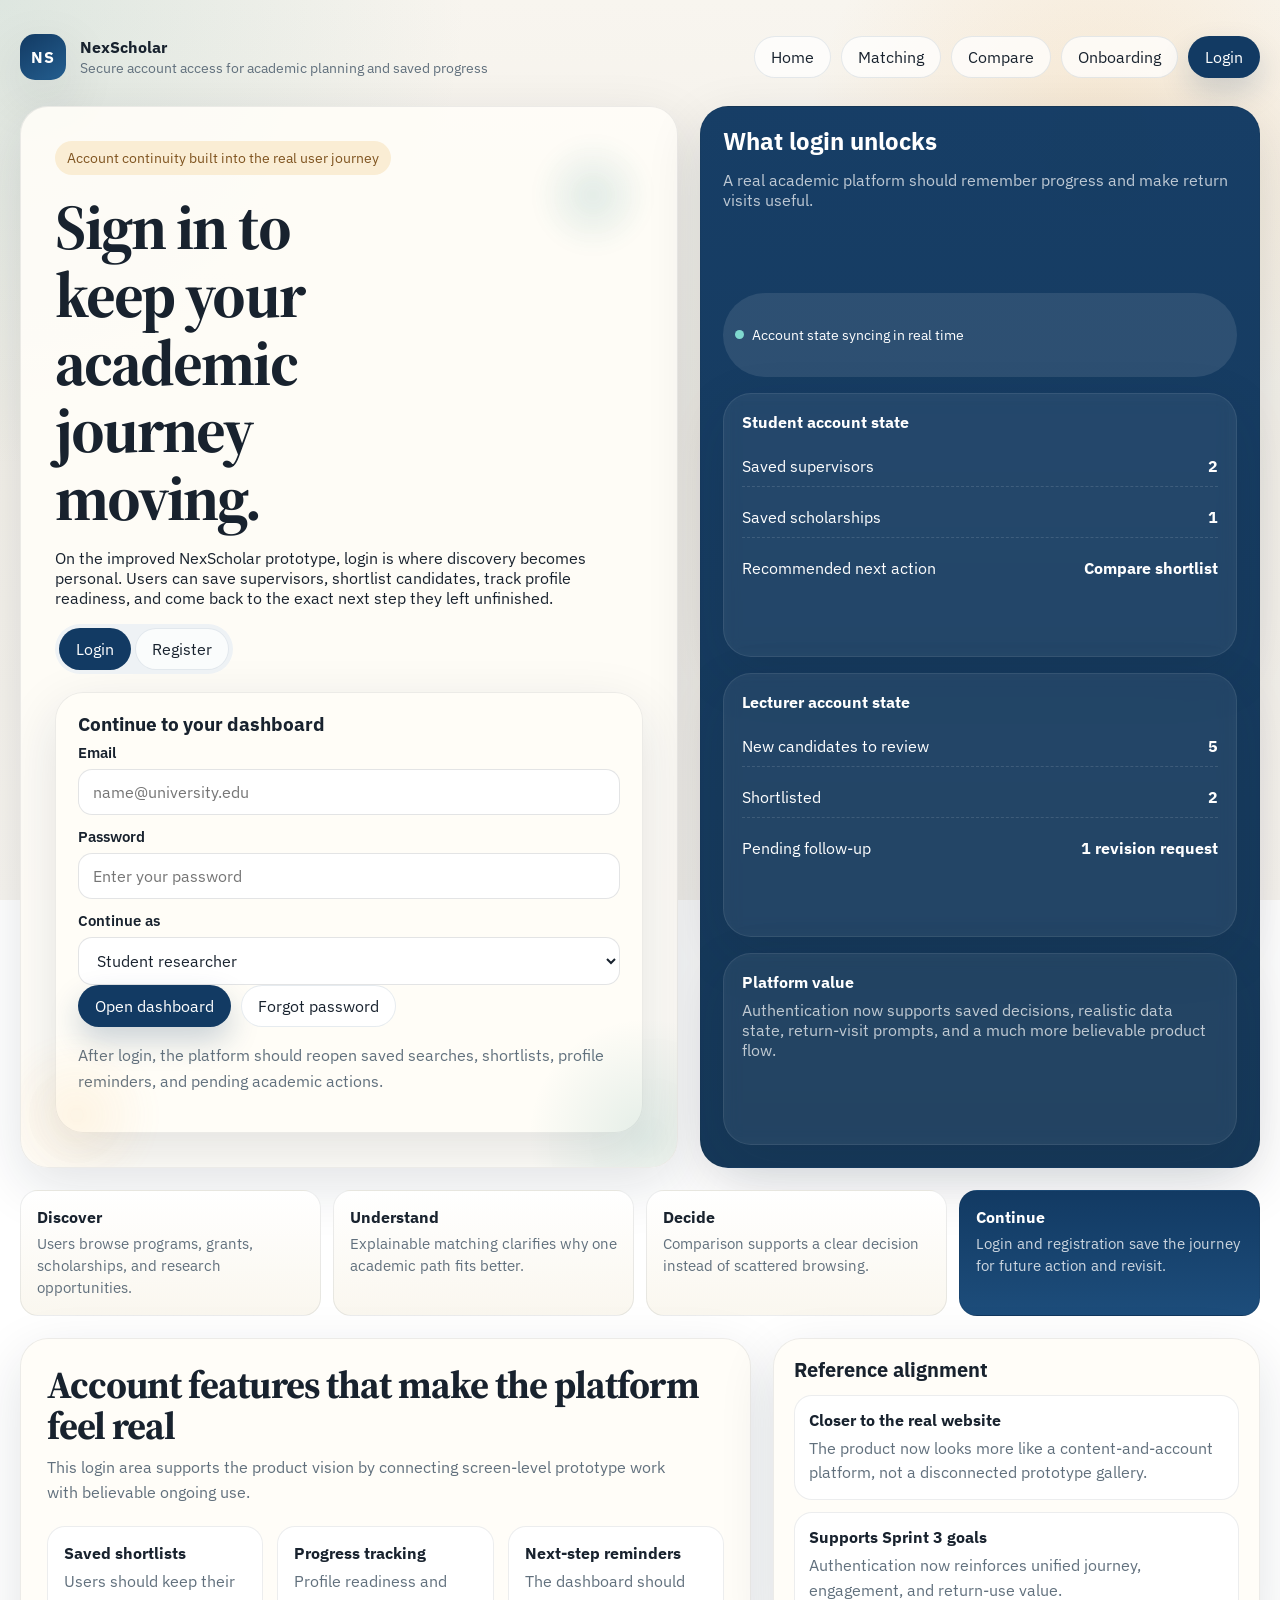
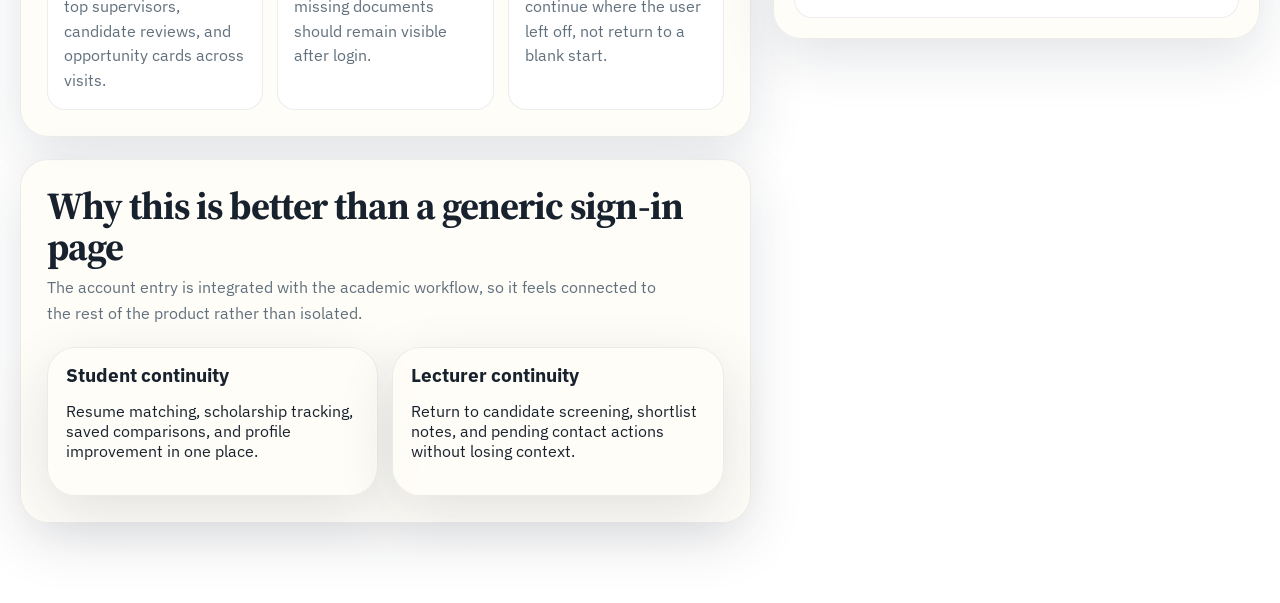
==== commit f3c64e1b: "Add animated login dashboard flow" ====
--- a/auth.html
+++ b/auth.html
@@ -30,6 +30,8 @@
 
     <section class="product-hero">
       <div class="signin-shell fade-in delay-1">
+        <div class="floating-orb orb-a"></div>
+        <div class="floating-orb orb-b"></div>
         <div class="eyebrow">Account continuity built into the real user journey</div>
         <h1>Sign in to keep your academic journey moving.</h1>
         <p>
@@ -61,7 +63,7 @@
             </div>
           </div>
           <div class="form-actions">
-            <button class="button primary" type="button">Open dashboard</button>
+            <button class="button primary" type="button" data-login-submit>Open dashboard</button>
             <button class="button secondary" type="button">Forgot password</button>
           </div>
           <p class="signin-note">After login, the platform should reopen saved searches, shortlists, profile reminders, and pending academic actions.</p>
@@ -95,7 +97,7 @@
             </div>
           </div>
           <div class="form-actions">
-            <button class="button primary" type="button">Create account</button>
+            <button class="button primary" type="button" data-register-submit>Create account</button>
             <button class="button secondary" type="button">Use institutional login</button>
           </div>
           <p class="signin-note">Registration should connect directly into role-aware onboarding so users reach value quickly after account creation.</p>
@@ -106,6 +108,11 @@
         <div>
           <h2>What login unlocks</h2>
           <p class="muted-light">A real academic platform should remember progress and make return visits useful.</p>
+        </div>
+
+        <div class="live-pill">
+          <span class="pulse-dot"></span>
+          Account state syncing in real time
         </div>
 
         <div class="dashboard-panel">
--- a/assets/styles.css
+++ b/assets/styles.css
@@ -34,6 +34,7 @@
     radial-gradient(circle at top left, rgba(30, 123, 114, 0.12), transparent 30%),
     radial-gradient(circle at 86% 16%, rgba(241, 163, 60, 0.16), transparent 22%),
     linear-gradient(180deg, #f8f5ef 0%, #f2efe8 45%, #f7f4ef 100%);
+  background-attachment: fixed;
 }
 
 a {
@@ -735,6 +736,32 @@
   margin-bottom: 22px;
 }
 
+.floating-orb {
+  position: absolute;
+  border-radius: 50%;
+  filter: blur(8px);
+  opacity: 0.55;
+  pointer-events: none;
+  animation: drift 12s ease-in-out infinite;
+}
+
+.orb-a {
+  width: 120px;
+  height: 120px;
+  right: 24px;
+  top: 28px;
+  background: radial-gradient(circle, rgba(30, 123, 114, 0.24), transparent 68%);
+}
+
+.orb-b {
+  width: 160px;
+  height: 160px;
+  left: -24px;
+  bottom: -28px;
+  background: radial-gradient(circle, rgba(241, 163, 60, 0.18), transparent 72%);
+  animation-delay: -4s;
+}
+
 .search-shell,
 .platform-panel,
 .explore-card,
@@ -859,6 +886,7 @@
   padding: 18px;
   background: rgba(255, 255, 255, 0.08);
   border: 1px solid rgba(255, 255, 255, 0.08);
+  backdrop-filter: blur(8px);
 }
 
 .dashboard-rows {
@@ -900,6 +928,7 @@
   border-radius: var(--radius-md);
   background: #fff;
   border: 1px solid rgba(24, 34, 46, 0.08);
+  transition: transform 180ms ease, box-shadow 180ms ease;
 }
 
 .hero-metric strong,
@@ -907,6 +936,18 @@
 .account-box strong {
   display: block;
   margin-bottom: 6px;
+}
+
+.hero-metric:hover,
+.return-box:hover,
+.account-box:hover,
+.explore-card:hover,
+.signal-card:hover,
+.opportunity-card:hover,
+.signin-panel:hover,
+.dashboard-widget:hover {
+  transform: translateY(-3px);
+  box-shadow: 0 16px 32px rgba(18, 58, 99, 0.08);
 }
 
 .opportunity-meta {
@@ -935,6 +976,145 @@
 .signin-note {
   color: var(--muted);
   line-height: 1.6;
+}
+
+.live-pill {
+  display: inline-flex;
+  align-items: center;
+  gap: 8px;
+  padding: 8px 12px;
+  border-radius: 999px;
+  background: rgba(255, 255, 255, 0.1);
+  color: white;
+  font-size: 0.86rem;
+}
+
+.pulse-dot {
+  width: 9px;
+  height: 9px;
+  border-radius: 50%;
+  background: #7fd9cf;
+  box-shadow: 0 0 0 rgba(127, 217, 207, 0.6);
+  animation: pulse 1.8s infinite;
+}
+
+.ticker {
+  display: grid;
+  gap: 10px;
+}
+
+.ticker-row {
+  display: grid;
+  grid-template-columns: auto 1fr auto;
+  gap: 10px;
+  align-items: center;
+  padding: 12px 0;
+  border-bottom: 1px dashed rgba(255, 255, 255, 0.12);
+}
+
+.ticker-row:last-child {
+  border-bottom: 0;
+}
+
+.ticker-row strong {
+  font-size: 0.9rem;
+}
+
+.ticker-row span {
+  color: rgba(255, 255, 255, 0.74);
+  font-size: 0.88rem;
+}
+
+.dashboard-layout {
+  display: grid;
+  grid-template-columns: 0.88fr 1.12fr;
+  gap: 22px;
+}
+
+.dashboard-shell {
+  padding: 26px;
+  background: var(--paper);
+  border: 1px solid rgba(24, 34, 46, 0.08);
+  border-radius: var(--radius-xl);
+  box-shadow: var(--shadow);
+}
+
+.dashboard-grid {
+  display: grid;
+  grid-template-columns: repeat(2, minmax(0, 1fr));
+  gap: 14px;
+}
+
+.dashboard-widget {
+  padding: 18px;
+  border-radius: var(--radius-lg);
+  background: linear-gradient(180deg, #ffffff, #faf8f3);
+  border: 1px solid rgba(24, 34, 46, 0.08);
+  transition: transform 180ms ease, box-shadow 180ms ease;
+}
+
+.metric-value {
+  font-family: "Source Serif 4", serif;
+  font-size: 2rem;
+  line-height: 1;
+  letter-spacing: -0.03em;
+  margin-bottom: 6px;
+}
+
+.progress-ring,
+.progress-line {
+  margin-top: 12px;
+}
+
+.progress-line {
+  height: 10px;
+  border-radius: 999px;
+  background: #edf1f4;
+  overflow: hidden;
+}
+
+.progress-line > span {
+  display: block;
+  height: 100%;
+  width: 0;
+  border-radius: inherit;
+  background: linear-gradient(90deg, #1e7b72, #123a63);
+  transition: width 900ms ease;
+}
+
+.account-actions {
+  display: flex;
+  gap: 10px;
+  flex-wrap: wrap;
+  margin-top: 16px;
+}
+
+.user-chip {
+  display: inline-flex;
+  align-items: center;
+  gap: 8px;
+  padding: 8px 12px;
+  border-radius: 999px;
+  background: #edf4fb;
+  color: #315476;
+  font-size: 0.86rem;
+}
+
+.status-list {
+  display: grid;
+  gap: 12px;
+}
+
+.status-item {
+  padding: 14px;
+  border-radius: var(--radius-md);
+  background: #fff;
+  border: 1px solid rgba(24, 34, 46, 0.08);
+}
+
+.status-item strong {
+  display: block;
+  margin-bottom: 6px;
 }
 
 .stack {
@@ -1179,10 +1359,33 @@
   }
 }
 
+@keyframes drift {
+  0%,
+  100% {
+    transform: translate3d(0, 0, 0) scale(1);
+  }
+  50% {
+    transform: translate3d(0, -10px, 0) scale(1.04);
+  }
+}
+
+@keyframes pulse {
+  0% {
+    box-shadow: 0 0 0 0 rgba(127, 217, 207, 0.65);
+  }
+  70% {
+    box-shadow: 0 0 0 10px rgba(127, 217, 207, 0);
+  }
+  100% {
+    box-shadow: 0 0 0 0 rgba(127, 217, 207, 0);
+  }
+}
+
 @media (max-width: 1120px) {
   .hero,
   .product-hero,
   .layout,
+  .dashboard-layout,
   .state-board,
   .auth-layout,
   .split-layout,
@@ -1206,6 +1409,7 @@
   .signal-grid,
   .return-grid,
   .account-grid,
+  .dashboard-grid,
   .auth-split-grid,
   .journey-strip,
   .mini-metrics,
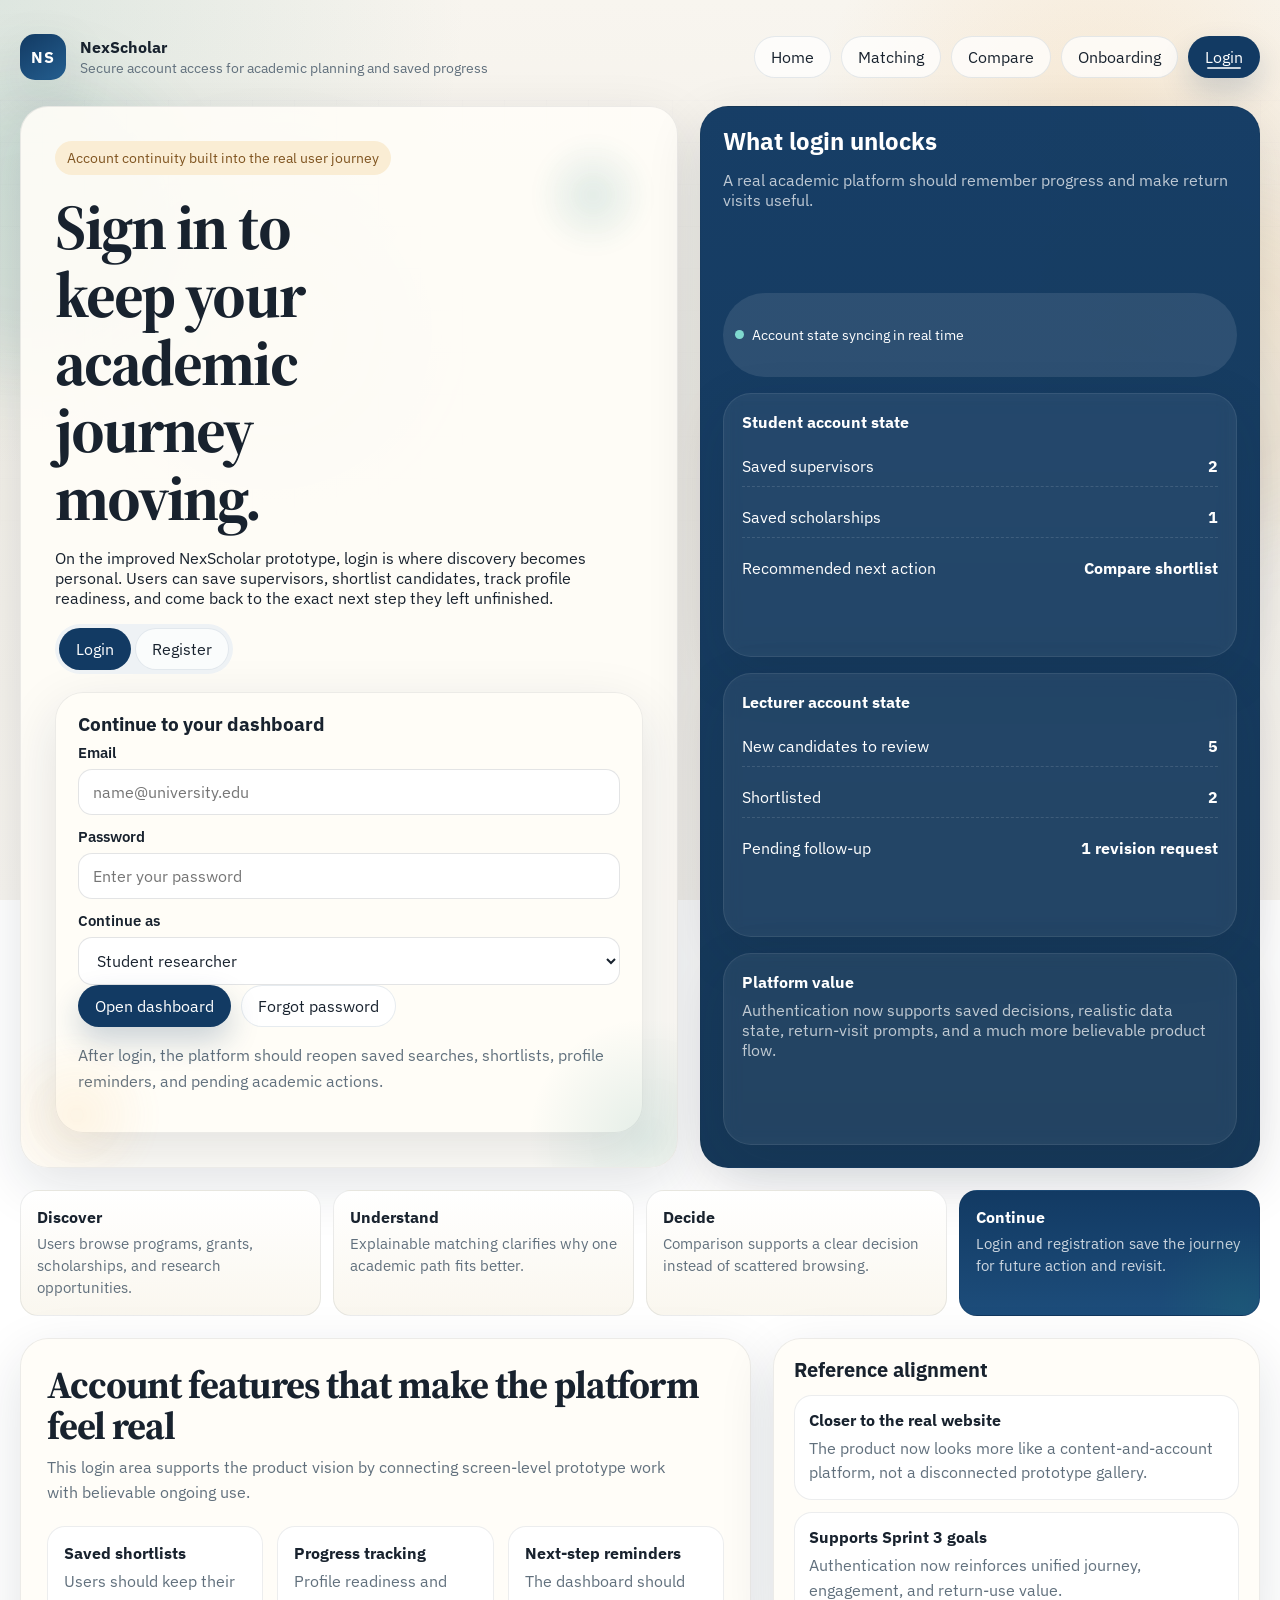
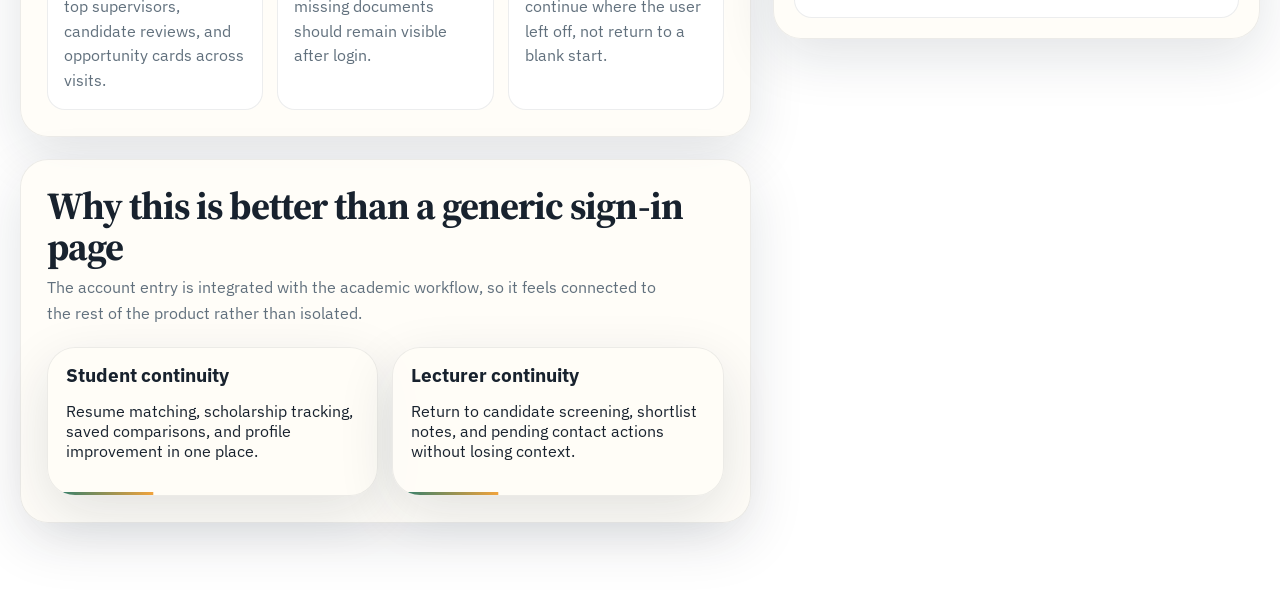
==== commit b32f3c64: "Unify motion across matching comparison onboarding" ====
--- a/auth.html
+++ b/auth.html
@@ -9,8 +9,11 @@
   <link href="https://fonts.googleapis.com/css2?family=IBM+Plex+Sans:wght@400;500;600;700&family=Source+Serif+4:opsz,wght@8..60,600;8..60,700&display=swap" rel="stylesheet">
   <link rel="stylesheet" href="./assets/styles.css">
 </head>
-<body>
+<body class="auth-page">
   <div class="page-shell">
+    <div class="ambient-grid" aria-hidden="true"></div>
+    <div class="ambient-glow ambient-glow-a" aria-hidden="true"></div>
+    <div class="ambient-glow ambient-glow-b" aria-hidden="true"></div>
     <header class="topbar fade-in">
       <div class="brand">
         <div class="brand-mark">NS</div>
@@ -24,7 +27,7 @@
         <a href="./matching.html">Matching</a>
         <a href="./comparison.html">Compare</a>
         <a href="./onboarding.html">Onboarding</a>
-        <a class="active" href="./auth.html">Login</a>
+        <a class="active nav-login" href="./auth.html">Login</a>
       </nav>
     </header>
 
--- a/assets/styles.css
+++ b/assets/styles.css
@@ -35,6 +35,36 @@
     radial-gradient(circle at 86% 16%, rgba(241, 163, 60, 0.16), transparent 22%),
     linear-gradient(180deg, #f8f5ef 0%, #f2efe8 45%, #f7f4ef 100%);
   background-attachment: fixed;
+  overflow-x: hidden;
+}
+
+body::before,
+body::after {
+  content: "";
+  position: fixed;
+  border-radius: 999px;
+  pointer-events: none;
+  z-index: 0;
+  filter: blur(36px);
+  opacity: 0.55;
+}
+
+body::before {
+  width: 300px;
+  height: 300px;
+  top: 8%;
+  left: -120px;
+  background: rgba(30, 123, 114, 0.18);
+  animation: floatHalo 16s ease-in-out infinite;
+}
+
+body::after {
+  width: 340px;
+  height: 340px;
+  right: -100px;
+  top: 22%;
+  background: rgba(241, 163, 60, 0.16);
+  animation: floatHalo 20s ease-in-out infinite reverse;
 }
 
 a {
@@ -50,6 +80,48 @@
   max-width: 1320px;
   margin: 0 auto;
   padding: 24px 20px 80px;
+  position: relative;
+  z-index: 1;
+}
+
+.ambient-grid,
+.ambient-glow {
+  position: absolute;
+  pointer-events: none;
+}
+
+.ambient-grid {
+  inset: 100px 0 auto;
+  height: 720px;
+  opacity: 0.28;
+  background-image:
+    linear-gradient(rgba(18, 58, 99, 0.05) 1px, transparent 1px),
+    linear-gradient(90deg, rgba(18, 58, 99, 0.05) 1px, transparent 1px);
+  background-size: 42px 42px;
+  mask-image: linear-gradient(180deg, rgba(0, 0, 0, 0.75), transparent 92%);
+  animation: gridDrift 28s linear infinite;
+}
+
+.ambient-glow {
+  width: 340px;
+  height: 340px;
+  border-radius: 50%;
+  filter: blur(60px);
+  opacity: 0.45;
+}
+
+.ambient-glow-a {
+  top: 160px;
+  left: 8%;
+  background: rgba(30, 123, 114, 0.12);
+  animation: floatHalo 18s ease-in-out infinite;
+}
+
+.ambient-glow-b {
+  top: 300px;
+  right: 2%;
+  background: rgba(29, 77, 123, 0.14);
+  animation: floatHalo 22s ease-in-out infinite reverse;
 }
 
 .topbar {
@@ -130,11 +202,59 @@
   box-shadow: 0 14px 30px rgba(18, 58, 99, 0.18);
 }
 
+.nav a.nav-login {
+  background: var(--deep);
+  color: white;
+  border-color: transparent;
+  box-shadow: 0 14px 30px rgba(18, 58, 99, 0.18);
+}
+
+.nav a.nav-login:hover {
+  background: var(--deep-2);
+}
+
+.nav a {
+  position: relative;
+  overflow: hidden;
+}
+
+.nav a::after {
+  content: "";
+  position: absolute;
+  left: 18px;
+  right: 18px;
+  bottom: 8px;
+  height: 2px;
+  border-radius: 999px;
+  background: currentColor;
+  transform: scaleX(0);
+  transform-origin: center;
+  transition: transform 220ms ease;
+  opacity: 0.78;
+}
+
+.nav a:hover::after,
+.nav a.active::after {
+  transform: scaleX(1);
+}
+
 .button.primary {
   background: var(--deep);
   color: white;
   border-color: transparent;
   box-shadow: 0 14px 30px rgba(18, 58, 99, 0.22);
+  position: relative;
+  overflow: hidden;
+}
+
+.button.primary::after {
+  content: "";
+  position: absolute;
+  inset: -40% auto -40% -35%;
+  width: 34%;
+  transform: rotate(18deg);
+  background: linear-gradient(90deg, transparent, rgba(255, 255, 255, 0.4), transparent);
+  animation: buttonSweep 3.8s ease-in-out infinite;
 }
 
 .button.secondary {
@@ -179,6 +299,17 @@
   overflow: hidden;
 }
 
+.hero-copy[data-spotlight]::before {
+  content: "";
+  position: absolute;
+  inset: 0;
+  background:
+    radial-gradient(circle at var(--spot-x, 24%) var(--spot-y, 16%), rgba(255, 255, 255, 0.68), transparent 24%),
+    linear-gradient(180deg, rgba(255, 255, 255, 0.14), transparent 42%);
+  opacity: 0.92;
+  pointer-events: none;
+}
+
 .hero-copy::after {
   content: "";
   position: absolute;
@@ -386,11 +517,165 @@
   margin: 0 0 22px;
 }
 
+.journey-marquee {
+  margin: 0 0 26px;
+  display: grid;
+  gap: 16px;
+}
+
+.journey-intro {
+  display: grid;
+  gap: 10px;
+  max-width: 760px;
+}
+
+.journey-kicker {
+  display: inline-flex;
+  width: fit-content;
+  padding: 8px 12px;
+  border-radius: 999px;
+  background: rgba(18, 58, 99, 0.09);
+  color: var(--deep);
+  font-size: 0.84rem;
+  font-weight: 600;
+  letter-spacing: 0.03em;
+}
+
+.journey-intro h2 {
+  font-family: "Source Serif 4", serif;
+  font-size: clamp(1.9rem, 3.2vw, 3rem);
+  letter-spacing: -0.03em;
+}
+
+.journey-intro p {
+  margin: 0;
+  color: var(--muted);
+  line-height: 1.65;
+}
+
+.marquee-row {
+  position: relative;
+  overflow: hidden;
+  padding: 6px 10px;
+}
+
+.marquee-row::before,
+.marquee-row::after {
+  content: "";
+  position: absolute;
+  top: 0;
+  bottom: 0;
+  width: 72px;
+  z-index: 2;
+  pointer-events: none;
+}
+
+.marquee-row::before {
+  left: 0;
+  background: linear-gradient(90deg, #f6f3ed 0%, rgba(246, 243, 237, 0) 100%);
+}
+
+.marquee-row::after {
+  right: 0;
+  background: linear-gradient(270deg, #f6f3ed 0%, rgba(246, 243, 237, 0) 100%);
+}
+
+.marquee-track {
+  display: flex;
+  gap: 16px;
+  width: max-content;
+  animation: marqueeLeft 32s linear infinite;
+}
+
+.marquee-row.reverse .marquee-track {
+  animation-name: marqueeRight;
+  animation-duration: 36s;
+}
+
+.marquee-row:hover .marquee-track {
+  animation-play-state: paused;
+}
+
+.marquee-pill {
+  width: 330px;
+  min-height: 158px;
+  padding: 20px 20px 18px;
+  border-radius: 24px;
+  border: 1px solid rgba(18, 58, 99, 0.08);
+  background:
+    linear-gradient(180deg, rgba(255, 255, 255, 0.94), rgba(249, 246, 240, 0.92));
+  box-shadow: 0 20px 48px rgba(18, 58, 99, 0.1);
+  position: relative;
+  overflow: hidden;
+  transform: rotate(-1.2deg);
+}
+
+.marquee-pill:nth-child(2n) {
+  transform: rotate(1deg);
+}
+
+.marquee-pill::before {
+  content: "";
+  position: absolute;
+  inset: 0;
+  background: linear-gradient(120deg, transparent 0%, rgba(255, 255, 255, 0.4) 52%, transparent 100%);
+  transform: translateX(-130%);
+  animation: panelSweep 7s ease-in-out infinite;
+}
+
+.marquee-pill span {
+  display: inline-flex;
+  align-items: center;
+  justify-content: center;
+  min-width: 52px;
+  margin-bottom: 14px;
+  padding: 7px 11px;
+  border-radius: 999px;
+  background: rgba(18, 58, 99, 0.08);
+  color: var(--deep);
+  font-size: 0.82rem;
+  font-weight: 700;
+  letter-spacing: 0.04em;
+}
+
+.marquee-pill strong {
+  display: block;
+  margin-bottom: 8px;
+  font-size: 1.16rem;
+}
+
+.marquee-pill p {
+  margin: 0;
+  color: var(--muted);
+  line-height: 1.58;
+}
+
+.marquee-pill.active {
+  background: linear-gradient(180deg, rgba(18, 58, 99, 0.96), rgba(30, 77, 123, 0.94));
+  color: white;
+}
+
+.marquee-pill.active span {
+  background: rgba(255, 255, 255, 0.16);
+  color: white;
+}
+
+.marquee-pill.active p {
+  color: rgba(255, 255, 255, 0.8);
+}
+
+.marquee-pill.soft {
+  background: linear-gradient(180deg, rgba(224, 239, 250, 0.88), rgba(252, 244, 228, 0.84));
+}
+
 .journey-step {
   padding: 16px;
   border-radius: var(--radius-md);
   border: 1px solid rgba(24, 34, 46, 0.08);
   background: linear-gradient(180deg, #ffffff, #faf7ef);
+  position: relative;
+  overflow: hidden;
+  transition: transform 180ms ease, box-shadow 180ms ease;
 }
 
 .journey-step strong {
@@ -409,6 +694,28 @@
 .journey-step.active {
   background: linear-gradient(180deg, #123a63, #1d4d7b);
   color: white;
+}
+
+.journey-step::after {
+  content: "";
+  position: absolute;
+  inset: auto -20% -55% auto;
+  width: 160px;
+  height: 160px;
+  border-radius: 50%;
+  background: radial-gradient(circle, rgba(30, 123, 114, 0.22), transparent 70%);
+  opacity: 0;
+  transition: opacity 220ms ease;
+}
+
+.journey-step:hover {
+  transform: translateY(-4px);
+  box-shadow: 0 18px 32px rgba(18, 58, 99, 0.08);
+}
+
+.journey-step:hover::after,
+.journey-step.active::after {
+  opacity: 1;
 }
 
 .journey-step.active p {
@@ -545,6 +852,22 @@
 
 .status-card p,
 .status-card .caption {
+  color: rgba(255, 255, 255, 0.76);
+}
+
+.status-card .decision-step,
+.status-card .check-tile {
+  background: rgba(255, 255, 255, 0.1);
+  border-color: rgba(255, 255, 255, 0.12);
+}
+
+.status-card .decision-step strong,
+.status-card .check-tile strong {
+  color: white;
+}
+
+.status-card .decision-step .caption,
+.status-card .check-tile .caption {
   color: rgba(255, 255, 255, 0.76);
 }
 
@@ -783,6 +1106,17 @@
   overflow: hidden;
 }
 
+.search-shell[data-spotlight]::before {
+  content: "";
+  position: absolute;
+  inset: 0;
+  background:
+    radial-gradient(circle at var(--spot-x, 22%) var(--spot-y, 18%), rgba(255, 255, 255, 0.72), transparent 24%),
+    linear-gradient(180deg, rgba(255, 255, 255, 0.18), transparent 46%);
+  opacity: 0.95;
+  pointer-events: none;
+}
+
 .search-shell::after,
 .signin-shell::after {
   content: "";
@@ -887,6 +1221,17 @@
   background: rgba(255, 255, 255, 0.08);
   border: 1px solid rgba(255, 255, 255, 0.08);
   backdrop-filter: blur(8px);
+  position: relative;
+  overflow: hidden;
+}
+
+.dashboard-panel::after {
+  content: "";
+  position: absolute;
+  inset: 0;
+  background: linear-gradient(120deg, transparent 0%, rgba(255, 255, 255, 0.08) 50%, transparent 100%);
+  transform: translateX(-130%);
+  animation: panelSweep 6.5s ease-in-out infinite;
 }
 
 .dashboard-rows {
@@ -929,6 +1274,11 @@
   background: #fff;
   border: 1px solid rgba(24, 34, 46, 0.08);
   transition: transform 180ms ease, box-shadow 180ms ease;
+}
+
+[data-tilt] {
+  transform-style: preserve-3d;
+  will-change: transform;
 }
 
 .hero-metric strong,
@@ -950,6 +1300,39 @@
   box-shadow: 0 16px 32px rgba(18, 58, 99, 0.08);
 }
 
+.dashboard-widget,
+.explore-card,
+.signal-card,
+.opportunity-card,
+.return-box {
+  position: relative;
+  overflow: hidden;
+}
+
+.dashboard-widget::before,
+.explore-card::before,
+.signal-card::before,
+.opportunity-card::before,
+.return-box::before {
+  content: "";
+  position: absolute;
+  inset: auto auto 0 0;
+  width: 100%;
+  height: 3px;
+  background: linear-gradient(90deg, var(--accent), var(--warm));
+  transform: scaleX(0.32);
+  transform-origin: left;
+  transition: transform 220ms ease;
+}
+
+.dashboard-widget:hover::before,
+.explore-card:hover::before,
+.signal-card:hover::before,
+.opportunity-card:hover::before,
+.return-box:hover::before {
+  transform: scaleX(1);
+}
+
 .opportunity-meta {
   display: flex;
   gap: 8px;
@@ -987,6 +1370,17 @@
   background: rgba(255, 255, 255, 0.1);
   color: white;
   font-size: 0.86rem;
+  position: relative;
+  overflow: hidden;
+}
+
+.live-pill::after {
+  content: "";
+  position: absolute;
+  inset: 0;
+  background: linear-gradient(90deg, transparent, rgba(255, 255, 255, 0.16), transparent);
+  transform: translateX(-120%);
+  animation: pillSweep 4.8s ease-in-out infinite;
 }
 
 .pulse-dot {
@@ -1010,6 +1404,15 @@
   align-items: center;
   padding: 12px 0;
   border-bottom: 1px dashed rgba(255, 255, 255, 0.12);
+  animation: tickerPulse 5.6s ease-in-out infinite;
+}
+
+.ticker-row:nth-child(2) {
+  animation-delay: 0.9s;
+}
+
+.ticker-row:nth-child(3) {
+  animation-delay: 1.8s;
 }
 
 .ticker-row:last-child {
@@ -1254,6 +1657,16 @@
   border-radius: var(--radius-md);
   background: #fff;
   border: 1px solid rgba(24, 34, 46, 0.08);
+  transition: transform 180ms ease, box-shadow 180ms ease, border-color 180ms ease;
+}
+
+.timeline-item:hover,
+.feed-item:hover,
+.step-item:hover,
+.rail-item:hover {
+  transform: translateX(4px);
+  border-color: rgba(30, 123, 114, 0.18);
+  box-shadow: 0 14px 28px rgba(18, 58, 99, 0.07);
 }
 
 .timeline-item {
@@ -1348,6 +1761,17 @@
   animation: fadeUp 0.7s ease forwards;
 }
 
+.reveal-on-scroll {
+  opacity: 0;
+  transform: translateY(28px) scale(0.985);
+  transition: opacity 650ms ease, transform 650ms cubic-bezier(0.2, 0.8, 0.2, 1);
+}
+
+.reveal-on-scroll.is-visible {
+  opacity: 1;
+  transform: translateY(0) scale(1);
+}
+
 .delay-1 { animation-delay: 0.08s; }
 .delay-2 { animation-delay: 0.16s; }
 .delay-3 { animation-delay: 0.24s; }
@@ -1378,6 +1802,88 @@
   }
   100% {
     box-shadow: 0 0 0 0 rgba(127, 217, 207, 0);
+  }
+}
+
+@keyframes buttonSweep {
+  0%,
+  72%,
+  100% {
+    transform: translateX(-180%) rotate(18deg);
+  }
+  84% {
+    transform: translateX(420%) rotate(18deg);
+  }
+}
+
+@keyframes panelSweep {
+  0%,
+  65%,
+  100% {
+    transform: translateX(-130%);
+  }
+  82% {
+    transform: translateX(130%);
+  }
+}
+
+@keyframes pillSweep {
+  0%,
+  70%,
+  100% {
+    transform: translateX(-120%);
+  }
+  86% {
+    transform: translateX(120%);
+  }
+}
+
+@keyframes tickerPulse {
+  0%,
+  100% {
+    transform: translateX(0);
+    opacity: 0.92;
+  }
+  50% {
+    transform: translateX(4px);
+    opacity: 1;
+  }
+}
+
+@keyframes gridDrift {
+  0% {
+    transform: translate3d(0, 0, 0);
+  }
+  100% {
+    transform: translate3d(18px, 18px, 0);
+  }
+}
+
+@keyframes marqueeLeft {
+  0% {
+    transform: translateX(0);
+  }
+  100% {
+    transform: translateX(calc(-50% - 8px));
+  }
+}
+
+@keyframes marqueeRight {
+  0% {
+    transform: translateX(calc(-50% - 8px));
+  }
+  100% {
+    transform: translateX(0);
+  }
+}
+
+@keyframes floatHalo {
+  0%,
+  100% {
+    transform: translate3d(0, 0, 0) scale(1);
+  }
+  50% {
+    transform: translate3d(18px, -16px, 0) scale(1.08);
   }
 }
 
@@ -1434,6 +1940,11 @@
     justify-content: flex-start;
   }
 
+  .ambient-grid,
+  .ambient-glow {
+    display: none;
+  }
+
   .meter-row {
     grid-template-columns: 1fr;
   }
@@ -1441,4 +1952,14 @@
   .search-bar {
     grid-template-columns: 1fr;
   }
-}
+
+  .marquee-pill {
+    width: 280px;
+    min-height: 170px;
+  }
+
+  .marquee-row::before,
+  .marquee-row::after {
+    width: 36px;
+  }
+}
